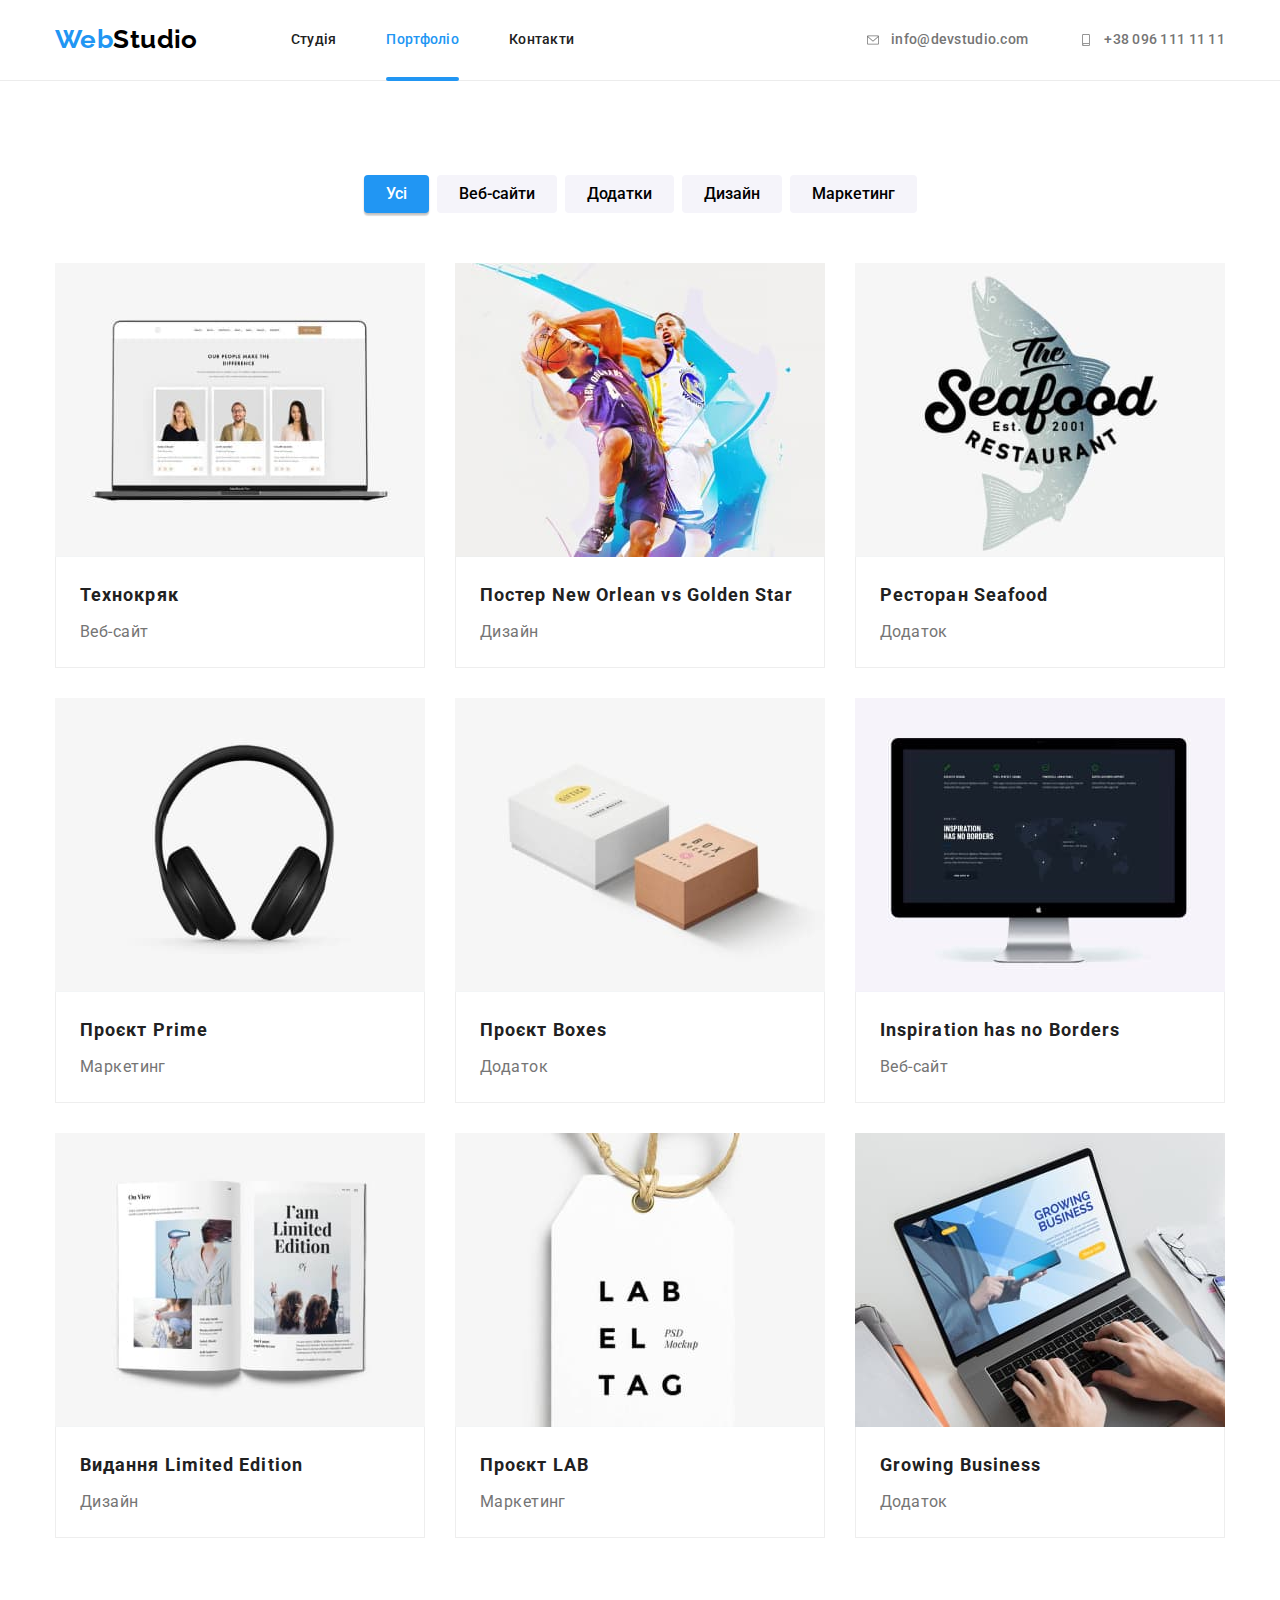
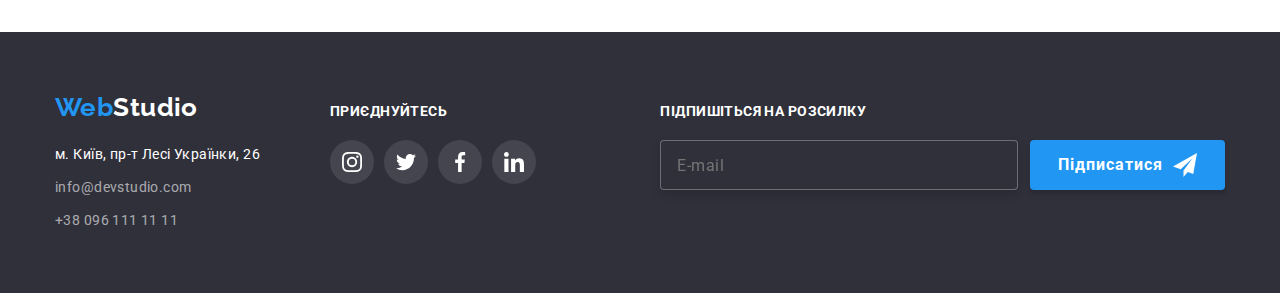
==== portfolio.html @ f4ea9aa5 "добавляє початкові файли" ====
<!DOCTYPE html>
<html lang="uk">

<head>
  <meta charset="UTF-8" />
  <meta http-equiv="X-UA-Compatible" content="IE=edge" />
  <meta name="viewport" content="width=device-width, initial-scale=1.0" />
  <title>Portfolio</title>
  <link rel="preconnect" href="https://fonts.googleapis.com" />
  <link rel="preconnect" href="https://fonts.gstatic.com" crossorigin />
  <link href="https://fonts.googleapis.com/css2?family=Raleway:wght@700&family=Roboto:wght@400;500;700;900&display=swap"
    rel="stylesheet" />
  <link rel="stylesheet"
    href="https://cdnjs.cloudflare.com/ajax/libs/modern-normalize/1.1.0/modern-normalize.min.css" />
  <link rel="stylesheet" href="./css/main.min.css">
</head>

<body>
  <header class="header">
    <div class="header__container container">
      <nav class="header__nav">
        <a class="logo header__logo" href="./index.html" lang="en">Web<span class="logo--color-black">Studio</span></a>
        <ul class="header__menu list">
          <li>
            <a class="header__link" href="./index.html">Студія</a>
          </li>
          <li><a class="header__link header__link--current" href="./portfolio.html">Портфоліо</a></li>
          <li><a class="header__link" href="#">Контакти</a></li>
        </ul>
      </nav>
      <ul class="header__contact-list list">
        <li>
          <a class="header__contact-link" href="mailto:info@devstudio.com">
            <svg class="header__contact-icon" width="16" height="12">
              <use href="./images/icons.svg#icon-envelope"></use>
            </svg>
            info@devstudio.com</a>
        </li>
        <li>
          <a class="header__contact-link" href="tel:+380961111111">
            <svg class="header__contact-icon" width="16" height="12">
              <use href="./images/icons.svg#icon-smartphone"></use>
            </svg>
            +38 096 111 11 11</a>
        </li>
      </ul>
    </div>
  </header>
  <main>
    <section class="section">
      <div class="container">
        <h1 class="visually-hidden">Портфоліо</h1>
        <ul class="filters list">
          <li><button class="filters__button filters__button--current" type="button">Усі</button></li>
          <li><button class="filters__button" type="button">Веб-сайти</button></li>
          <li><button class="filters__button" type="button">Додатки</button></li>
          <li><button class="filters__button" type="button">Дизайн</button></li>
          <li><button class="filters__button" type="button">Маркетинг</button></li>
        </ul>
        <ul class="card-set list">
          <li class="card-set__item">
            <a class="card-set__link" href="#" target="_blank" rel="noopener noreferrer nofollow">
              <div class="card-set__box">
                <img src="./images/project1.jpg" alt="Екран ноутбука" width="370" height="294" />
                <div class="card-set__overlay">
                  <p class="card-set__text">
                    Ресурс пропонує комплексні пропозиції з різним рівнем функціоналу та сервісів.
                    Все це дозволить відвідувачу отримати вичерпні відомості про компанію чи
                    приватну особу.
                  </p>
                </div>
              </div>
              <div class="card-set__container">
                <h2 class="card-set__title">Технокряк</h2>
                <p class="card-set__descr">Веб-сайт</p>
              </div>
            </a>
          </li>
          <li class="card-set__item">
            <a class="card-set__link" href="#" target="_blank" rel="noopener noreferrer nofollow">
              <div class="card-set__box">
                <img src="./images/project2.jpg" alt="В стрибку один баскетболіст забирає м'яч в іншого баскетболіста"
                  width="370" height="294" />
                <div class="card-set__overlay">
                  <p class="card-set__text">
                    Ресурс пропонує комплексні пропозиції з різним рівнем функціоналу та сервісів.
                    Все це дозволить відвідувачу отримати вичерпні відомості про компанію чи
                    приватну особу.
                  </p>
                </div>
              </div>
              <div class="card-set__container">
                <h2 class="card-set__title">
                  Постер <span lang="en">New Orlean vs Golden Star</span>
                </h2>
                <p class="card-set__descr">Дизайн</p>
              </div>
            </a>
          </li>
          <li class="card-set__item">
            <a class="card-set__link" href="#" target="_blank" rel="noopener noreferrer nofollow">
              <div class="card-set__box">
                <img src="./images/project3.jpg" alt="Логотип ресторану Seafood" width="370" height="294" />
                <div class="card-set__overlay">
                  <p class="card-set__text">
                    Ресурс пропонує комплексні пропозиції з різним рівнем функціоналу та сервісів.
                    Все це дозволить відвідувачу отримати вичерпні відомості про компанію чи
                    приватну особу.
                  </p>
                </div>
              </div>
              <div class="card-set__container">
                <h2 class="card-set__title">Ресторан <span lang="en">Seafood</span></h2>
                <p class="card-set__descr">Додаток</p>
              </div>
            </a>
          </li>
          <li class="card-set__item">
            <a class="card-set__link" href="#" target="_blank" rel="noopener noreferrer nofollow">
              <div class="card-set__box">
                <img src="./images/project4.jpg" alt="Чорні навушники" width="370" height="294" />
                <div class="card-set__overlay">
                  <p class="card-set__text">
                    Ресурс пропонує комплексні пропозиції з різним рівнем функціоналу та сервісів.
                    Все це дозволить відвідувачу отримати вичерпні відомості про компанію чи
                    приватну особу.
                  </p>
                </div>
              </div>
              <div class="card-set__container">
                <h2 class="card-set__title">
                  Проєкт <span class="card-set__span" lang="en">prime</span>
                </h2>
                <p class="card-set__descr">Маркетинг</p>
              </div>
            </a>
          </li>
          <li class="card-set__item">
            <a class="card-set__link" href="#" target="_blank" rel="noopener noreferrer nofollow">
              <div class="card-set__box">
                <img src="./images/project5.jpg" alt="Дві коробки: одна біла, інша коричнева" width="370"
                  height="294" />
                <div class="card-set__overlay">
                  <p class="card-set__text">
                    Ресурс пропонує комплексні пропозиції з різним рівнем функціоналу та сервісів.
                    Все це дозволить відвідувачу отримати вичерпні відомості про компанію чи
                    приватну особу.
                  </p>
                </div>
              </div>
              <div class="card-set__container">
                <h2 class="card-set__title">
                  Проєкт <span class="card-set__span" lang="en">boxes</span>
                </h2>
                <p class="card-set__descr">Додаток</p>
              </div>
            </a>
          </li>
          <li class="card-set__item">
            <a class="card-set__link" href="#" target="_blank" rel="noopener noreferrer nofollow">
              <div class="card-set__box">
                <img src="./images/project6.jpg" alt="Монітор комп'ютера Apple" width="370" height="294" />
                <div class="card-set__overlay">
                  <p class="card-set__text">
                    Ресурс пропонує комплексні пропозиції з різним рівнем функціоналу та сервісів.
                    Все це дозволить відвідувачу отримати вичерпні відомості про компанію чи
                    приватну особу.
                  </p>
                </div>
              </div>
              <div class="card-set__container">
                <h2 class="card-set__title" lang="en">
                  Inspiration has no <span class="card-set__span">borders</span>
                </h2>
                <p class="card-set__descr">Веб-сайт</p>
              </div>
            </a>
          </li>
          <li class="card-set__item">
            <a class="card-set__link" href="#" target="_blank" rel="noopener noreferrer nofollow">
              <div class="card-set__box">
                <img src="./images/project7.jpg" alt="Розгорнута книжка" width="370" height="294" />
                <div class="card-set__overlay">
                  <p class="card-set__text">
                    Ресурс пропонує комплексні пропозиції з різним рівнем функціоналу та сервісів.
                    Все це дозволить відвідувачу отримати вичерпні відомості про компанію чи
                    приватну особу.
                  </p>
                </div>
              </div>
              <div class="card-set__container">
                <h2 class="card-set__title">
                  Видання <span class="card-set__span" lang="en">limited edition</span>
                </h2>
                <p class="card-set__descr">Дизайн</p>
              </div>
            </a>
          </li>
          <li class="card-set__item">
            <a class="card-set__link" href="#" target="_blank" rel="noopener noreferrer nofollow">
              <div class="card-set__box">
                <img src="./images/project8.jpg" alt="Етикетка" width="370" height="294" />
                <div class="card-set__overlay">
                  <p class="card-set__text">
                    Ресурс пропонує комплексні пропозиції з різним рівнем функціоналу та сервісів.
                    Все це дозволить відвідувачу отримати вичерпні відомості про компанію чи
                    приватну особу.
                  </p>
                </div>
              </div>
              <div class="card-set__container">
                <h2 class="card-set__title">Проєкт <span lang="en">LAB</span></h2>
                <p class="card-set__descr">Маркетинг</p>
              </div>
            </a>
          </li>
          <li class="card-set__item">
            <a class="card-set__link" href="#" target="_blank" rel="noopener noreferrer nofollow">
              <div class="card-set__box">
                <img src="./images/project9.jpg" alt="Людина працює за ноутбуком" width="370" height="294" />
                <div class="card-set__overlay">
                  <p class="card-set__text">
                    Ресурс пропонує комплексні пропозиції з різним рівнем функціоналу та сервісів.
                    Все це дозволить відвідувачу отримати вичерпні відомості про компанію чи
                    приватну особу.
                  </p>
                </div>
              </div>
              <div class="card-set__container">
                <h2 class="card-set__title" lang="en">
                  Growing <span class="card-set__span">business</span>
                </h2>
                <p class="card-set__descr">Додаток</p>
              </div>
            </a>
          </li>
        </ul>
      </div>
    </section>
  </main>
  <footer class="footer">
    <div class="footer__container container">
      <div>
        <a class="logo footer__logo" href="./index.html" lang="en">Web<span class="logo--color-white">Studio</span></a>
        <address class="footer__address">
          <ul class="footer__address-list list">
            <li>
              <a class="footer__address-link" href="https://goo.gl/maps/CPtrU1FHBa2aNyZL9" target="_blank"
                rel="noopener noreferrer nofollow">м. Київ, пр-т Лесі Українки, 26</a>
            </li>
            <li>
              <a class="footer__contact-link" href="mailto:info@devstudio.com">info@devstudio.com</a>
            </li>
            <li>
              <a class="footer__contact-link" href="tel:+380961111111">+38 096 111 11 11</a>
            </li>
          </ul>
        </address>
      </div>
      <div>
        <p class="footer__subtitle">Приєднуйтесь</p>
        <ul class="socials-list list">
          <li class="socials-list__item">
            <a class="socials-list__link footer__socials-link" href="#">
              <svg class="socials-list__icon" width="20" height="20">
                <use href="./images/icons.svg#icon-instagram"></use>
              </svg>
            </a>
          </li>
          <li class="socials-list__item">
            <a class="socials-list__link footer__socials-link" href="#">
              <svg class="socials-list__icon" width="20" height="20">
                <use href="./images/icons.svg#icon-twitter"></use>
              </svg>
            </a>
          </li>
          <li class="socials-list__item">
            <a class="socials-list__link footer__socials-link" href="#">
              <svg class="socials-list__icon" width="20" height="20">
                <use href="./images/icons.svg#icon-facebook"></use>
              </svg>
            </a>
          </li>
          <li class="socials-list__item">
            <a class="socials-list__link footer__socials-link" href="#">
              <svg class="socials-list__icon" width="20" height="20">
                <use href="./images/icons.svg#icon-linkedin"></use>
              </svg>
            </a>
          </li>
        </ul>
      </div>
      <div class="footer__form-signup">
        <p class="footer__subtitle">Підпишіться на розсилку</p>
        <form class="footer__form-field">
          <label>
            <input class="footer__form-input" type="email" name="user-email" placeholder="E-mail" />
          </label>
          <button class="primary-button footer__form-button" type="submit">
            Підписатися
            <svg class="footer__form-icon" width="24" height="24">
              <use href="./images/icons.svg#icon-send"></use>
            </svg>
          </button>
        </form>
      </div>
    </div>
  </footer>
</body>

</html>
---- css/main.min.css ----
:root{--text-color-primary: #212121;--text-color-secondary: #757575;--color-brand: #2196F3;--color-black: #000;--color-white: #FFF;--color-white-secondary: rgba(255, 255, 255, 0.6);--color-icon: #AFB1B8;--bgc-primary: #2F303A;--bgc-secondary: #F5F4FA;--bgc-inverted: #188CE8;--bgc-white-icon: rgba(255, 255, 255, 0.1);--bgc-wrap: rgba(47, 48, 58, 0.8);--bgc-brand: rgba(33, 150, 243, 0.9);--bgc-backdrop: rgba(0, 0, 0, 0.2);--color-modal-icon: rgba(0, 0, 0, 0.1);--color-border: #ECECEC;--color-border-secondary: #EEEEEE}body{color:var(--text-color-primary);background-color:var(--color-white);font-family:"Roboto",sans-serif;font-size:14px;line-height:1.14;letter-spacing:.03em}h1,h2,h3,h4,h5,h6,p,ul{padding:0;margin:0}.list{list-style:none}.section{padding:94px 0}.container{width:1200px;margin:0 auto;padding:0 15px}img{display:block;max-width:100%;height:auto}.title{text-align:center;margin-bottom:50px;font-size:36px;line-height:1.17}.visually-hidden{position:absolute;white-space:nowrap;width:1px;height:1px;overflow:hidden;border:0;padding:0;clip:rect(0 0 0 0);-webkit-clip-path:inset(50%);clip-path:inset(50%);margin:-1px}.backdrop{position:fixed;top:0;left:0;z-index:1;width:100%;height:100%;background-color:var(--bgc-backdrop);opacity:1;visibility:visible;-webkit-transition:opacity 250ms cubic-bezier(0.4, 0, 0.2, 1),visibility 250ms cubic-bezier(0.4, 0, 0.2, 1);transition:opacity 250ms cubic-bezier(0.4, 0, 0.2, 1),visibility 250ms cubic-bezier(0.4, 0, 0.2, 1)}.backdrop.is-hidden{opacity:0;visibility:hidden;pointer-events:none}.backdrop.is-hidden .modal{-webkit-transform:translate(-50%, -50%) scale(0.7);transform:translate(-50%, -50%) scale(0.7)}.card-set{display:-webkit-box;display:-ms-flexbox;display:flex;-ms-flex-wrap:wrap;flex-wrap:wrap;gap:30px}.card-set__item{-ms-flex-preferred-size:calc((100% - 60px)/3);flex-basis:calc((100% - 60px)/3)}.card-set__link{display:block;text-decoration:none;-webkit-transition:-webkit-box-shadow 250ms cubic-bezier(0.4, 0, 0.2, 1);transition:-webkit-box-shadow 250ms cubic-bezier(0.4, 0, 0.2, 1);transition:box-shadow 250ms cubic-bezier(0.4, 0, 0.2, 1);transition:box-shadow 250ms cubic-bezier(0.4, 0, 0.2, 1), -webkit-box-shadow 250ms cubic-bezier(0.4, 0, 0.2, 1)}.card-set__link:hover,.card-set__link:focus{-webkit-box-shadow:0px 1px 1px rgba(0,0,0,.12),0px 4px 4px rgba(0,0,0,.06),1px 4px 6px rgba(0,0,0,.16);box-shadow:0px 1px 1px rgba(0,0,0,.12),0px 4px 4px rgba(0,0,0,.06),1px 4px 6px rgba(0,0,0,.16)}.card-set__box{position:relative;overflow:hidden}.card-set__overlay{position:absolute;top:0;left:0;width:100%;height:100%;padding:63px 24px;background-color:var(--bgc-brand);-webkit-transform:translateY(100%);transform:translateY(100%);-webkit-transition:-webkit-transform 250ms cubic-bezier(0.4, 0, 0.2, 1);transition:-webkit-transform 250ms cubic-bezier(0.4, 0, 0.2, 1);transition:transform 250ms cubic-bezier(0.4, 0, 0.2, 1);transition:transform 250ms cubic-bezier(0.4, 0, 0.2, 1), -webkit-transform 250ms cubic-bezier(0.4, 0, 0.2, 1)}.card-set__link:hover .card-set__overlay,.card-set__link:focus .card-set__overlay{-webkit-transform:translateY(0);transform:translateY(0)}.card-set__text{font-size:18px;line-height:1.55;color:var(--color-white)}.card-set__container{padding:20px 24px;border:1px solid var(--color-border-secondary);border-top:none;background-color:var(--color-white)}.card-set__title{margin-bottom:4px;color:var(--text-color-primary);font-size:18px;line-height:2;letter-spacing:.06em}.card-set__span{text-transform:capitalize}.card-set__descr{color:var(--text-color-secondary);font-size:16px;line-height:1.88}.filters{display:-webkit-box;display:-ms-flexbox;display:flex;-webkit-box-pack:center;-ms-flex-pack:center;justify-content:center;margin-bottom:50px;gap:8px}.filters__button{padding:6px 22px;font-family:inherit;font-size:16px;font-weight:500;line-height:1.63;background-color:var(--bgc-secondary);border-radius:4px;border:none;cursor:pointer;-webkit-transition:color 250ms cubic-bezier(0.4, 0, 0.2, 1),background-color 250ms cubic-bezier(0.4, 0, 0.2, 1),-webkit-box-shadow 250ms cubic-bezier(0.4, 0, 0.2, 1);transition:color 250ms cubic-bezier(0.4, 0, 0.2, 1),background-color 250ms cubic-bezier(0.4, 0, 0.2, 1),-webkit-box-shadow 250ms cubic-bezier(0.4, 0, 0.2, 1);transition:color 250ms cubic-bezier(0.4, 0, 0.2, 1),background-color 250ms cubic-bezier(0.4, 0, 0.2, 1),box-shadow 250ms cubic-bezier(0.4, 0, 0.2, 1);transition:color 250ms cubic-bezier(0.4, 0, 0.2, 1),background-color 250ms cubic-bezier(0.4, 0, 0.2, 1),box-shadow 250ms cubic-bezier(0.4, 0, 0.2, 1),-webkit-box-shadow 250ms cubic-bezier(0.4, 0, 0.2, 1)}.filters__button:hover,.filters__button:focus,.filters__button--current{color:var(--color-white);background-color:var(--color-brand);-webkit-box-shadow:0px 3px 1px rgba(0,0,0,.1),0px 1px 2px rgba(0,0,0,.08),0px 2px 2px rgba(0,0,0,.12);box-shadow:0px 3px 1px rgba(0,0,0,.1),0px 1px 2px rgba(0,0,0,.08),0px 2px 2px rgba(0,0,0,.12)}.logo{color:var(--color-brand);font-family:"Raleway",sans-serif;font-size:26px;font-weight:700;line-height:1.19;text-decoration:none}.logo--color-black{color:var(--color-black)}.logo--color-white{color:var(--color-white)}.modal{position:absolute;top:50%;left:50%;width:528px;max-height:581px;height:100%;padding:40px;background-color:var(--color-white);-webkit-box-shadow:0px 1px 3px rgba(0,0,0,.12),0px 1px 1px rgba(0,0,0,.14),0px 2px 1px rgba(0,0,0,.2);box-shadow:0px 1px 3px rgba(0,0,0,.12),0px 1px 1px rgba(0,0,0,.14),0px 2px 1px rgba(0,0,0,.2);border-radius:4px;-webkit-transform:translate(-50%, -50%) scale(1);transform:translate(-50%, -50%) scale(1);-webkit-transition:-webkit-transform 250ms cubic-bezier(0.4, 0, 0.2, 1);transition:-webkit-transform 250ms cubic-bezier(0.4, 0, 0.2, 1);transition:transform 250ms cubic-bezier(0.4, 0, 0.2, 1);transition:transform 250ms cubic-bezier(0.4, 0, 0.2, 1), -webkit-transform 250ms cubic-bezier(0.4, 0, 0.2, 1)}.modal__close-button{position:absolute;top:8px;right:8px;display:-webkit-box;display:-ms-flexbox;display:flex;-webkit-box-pack:center;-ms-flex-pack:center;justify-content:center;-webkit-box-align:center;-ms-flex-align:center;align-items:center;padding:6px;background-color:var(--color-white);border:1px solid var(--color-modal-icon);border-radius:50%;cursor:pointer;-webkit-transition:fill 250ms cubic-bezier(0.4, 0, 0.2, 1);transition:fill 250ms cubic-bezier(0.4, 0, 0.2, 1)}.modal__close-button:hover,.modal__close-button:focus{fill:var(--color-brand)}.modal__title{font-size:20px;line-height:1.15;text-align:center;margin-bottom:12px}.modal__form-label{display:block;margin-bottom:4px;font-size:12px;line-height:1.17;letter-spacing:.01em;color:var(--text-color-secondary)}.modal__form-control{position:relative;margin-bottom:10px}.modal__form-input{width:100%;padding:11px 12px 11px 30px;border:1px solid rgba(33,33,33,.2);border-radius:4px;outline:none;-webkit-transition:border-color 250ms cubic-bezier(0.4, 0, 0.2, 1);transition:border-color 250ms cubic-bezier(0.4, 0, 0.2, 1)}.modal__form-input:focus{border-color:var(--color-brand)}.modal__form-icon{position:absolute;top:50%;left:12px;-webkit-transform:translateY(-50%);transform:translateY(-50%);fill:currentColor;pointer-events:none;-webkit-transition:fill 250ms cubic-bezier(0.4, 0, 0.2, 1);transition:fill 250ms cubic-bezier(0.4, 0, 0.2, 1)}.modal__form-control:focus-within .modal__form-icon{fill:var(--color-brand)}.modal__form-textarea{padding:12px 16px;width:100%;height:120px;margin-bottom:20px;font-size:12px;line-height:1.17;letter-spacing:.01em;color:rgba(117,117,117,.5);border:1px solid rgba(33,33,33,.2);border-radius:4px;resize:none;outline:none;-webkit-transition:border-color 250ms cubic-bezier(0.4, 0, 0.2, 1);transition:border-color 250ms cubic-bezier(0.4, 0, 0.2, 1)}.modal__form-textarea:focus{border-color:var(--color-brand)}.modal__checkbox-field{position:relative;display:-webkit-box;display:-ms-flexbox;display:flex;-webkit-box-pack:center;-ms-flex-pack:center;justify-content:center;-webkit-box-align:center;-ms-flex-align:center;align-items:center;margin-bottom:30px;padding:0 12px}.modal__checkbox-icon{position:absolute;top:50%;left:12px;-webkit-transform:translateY(-50%);transform:translateY(-50%);border:2px solid var(--text-color-primary);border-radius:2px;-webkit-transition:background-color 250ms cubic-bezier(0.4, 0, 0.2, 1),border-color 250ms cubic-bezier(0.4, 0, 0.2, 1);transition:background-color 250ms cubic-bezier(0.4, 0, 0.2, 1),border-color 250ms cubic-bezier(0.4, 0, 0.2, 1)}.modal__checkbox-input:checked+.modal__checkbox-icon{background-color:var(--color-brand);border-color:var(--color-brand)}.modal__checkbox-label{display:block;line-height:1.71;color:var(--text-color-secondary);-webkit-user-select:none;-moz-user-select:none;-ms-user-select:none;user-select:none}.modal__checkbox-link{color:var(--color-brand)}.modal__form-button{display:block;padding:10px 52px;margin:0 auto}.modal__form-button:hover,.modal__form-button:focus{background-color:var(--bgc-inverted)}.primary-button{font-size:16px;font-weight:700;line-height:1.88;letter-spacing:.06em;color:var(--color-white);background-color:var(--color-brand);border-radius:4px;border:none;-webkit-box-shadow:0px 4px 4px rgba(0,0,0,.15);box-shadow:0px 4px 4px rgba(0,0,0,.15);cursor:pointer;-webkit-transition:background-color 250ms cubic-bezier(0.4, 0, 0.2, 1);transition:background-color 250ms cubic-bezier(0.4, 0, 0.2, 1)}.socials-list{display:-webkit-box;display:-ms-flexbox;display:flex;gap:10px}.socials-list__item{width:44px;height:44px}.socials-list__link{display:-webkit-box;display:-ms-flexbox;display:flex;-webkit-box-pack:center;-ms-flex-pack:center;justify-content:center;-webkit-box-align:center;-ms-flex-align:center;align-items:center;width:100%;height:100%;text-decoration:none;border-radius:50%}.socials-list__icon{fill:currentColor}.benefits-list{display:-webkit-box;display:-ms-flexbox;display:flex;gap:30px}.benefits-list__item{width:270px}.benefits-list__box{width:100%;height:120px;display:-webkit-box;display:-ms-flexbox;display:flex;-webkit-box-pack:center;-ms-flex-pack:center;justify-content:center;-webkit-box-align:center;-ms-flex-align:center;align-items:center;margin-bottom:30px;background-color:var(--bgc-secondary);border-radius:4px}.benefits-list__title{margin-bottom:10px;text-transform:uppercase;font-size:14px}.benefits-list__descr{color:var(--text-color-secondary);line-height:1.71}.clients-list{display:-webkit-box;display:-ms-flexbox;display:flex;gap:30px}.clients-list__item{width:170px;height:92px}.clients-list__link{display:-webkit-box;display:-ms-flexbox;display:flex;-webkit-box-pack:center;-ms-flex-pack:center;justify-content:center;-webkit-box-align:center;-ms-flex-align:center;align-items:center;width:100%;height:100%;color:var(--color-icon);text-decoration:none;border:1px solid var(--color-icon);border-radius:4px;-webkit-transition:color 250ms cubic-bezier(0.4, 0, 0.2, 1),border-color 250ms cubic-bezier(0.4, 0, 0.2, 1);transition:color 250ms cubic-bezier(0.4, 0, 0.2, 1),border-color 250ms cubic-bezier(0.4, 0, 0.2, 1)}.clients-list__link:hover,.clients-list__link:focus{color:var(--color-brand);border:1px solid var(--color-brand)}.clients-list__icon{fill:currentColor}.footer{padding:60px 0;background-color:var(--bgc-primary)}.footer__container{display:-webkit-box;display:-ms-flexbox;display:flex;-webkit-box-align:baseline;-ms-flex-align:baseline;align-items:baseline;gap:70px}.footer__logo{display:block;margin-bottom:20px}.footer__address{font-style:normal;line-height:1.71}.footer__address-list{display:-webkit-box;display:-ms-flexbox;display:flex;-webkit-box-orient:vertical;-webkit-box-direction:normal;-ms-flex-direction:column;flex-direction:column;gap:9px}.footer__address-link{color:var(--color-white);text-decoration:none;-webkit-transition:color 250ms cubic-bezier(0.4, 0, 0.2, 1);transition:color 250ms cubic-bezier(0.4, 0, 0.2, 1)}.footer__address-link:hover,.footer__address-link:focus{color:var(--color-brand)}.footer__contact-link{color:var(--color-white-secondary);text-decoration:none;-webkit-transition:color 250ms cubic-bezier(0.4, 0, 0.2, 1);transition:color 250ms cubic-bezier(0.4, 0, 0.2, 1)}.footer__contact-link:hover,.footer__contact-link:focus{color:var(--color-brand)}.footer__subtitle{margin-bottom:20px;font-weight:700;text-transform:uppercase;color:var(--color-white)}.footer__socials-link{color:var(--color-white);background-color:var(--bgc-white-icon);-webkit-transition:background-color 250ms cubic-bezier(0.4, 0, 0.2, 1);transition:background-color 250ms cubic-bezier(0.4, 0, 0.2, 1)}.footer__socials-link:hover,.footer__socials-link:focus{background-color:var(--color-brand)}.footer__form-signup{margin-left:auto}.footer__form-field{display:-webkit-box;display:-ms-flexbox;display:flex;-webkit-box-align:center;-ms-flex-align:center;align-items:center;gap:12px}.footer__form-input{width:358px;height:50px;padding-left:16px;font-size:16px;line-height:1.25;letter-spacing:.03em;color:var(--color-white-secondary);background-color:var(--bgc-primary);-webkit-filter:drop-shadow(0px 4px 4px rgba(0, 0, 0, 0.15));filter:drop-shadow(0px 4px 4px rgba(0, 0, 0, 0.15));border:1px solid rgba(255,255,255,.3);border-radius:4px;outline:none;-webkit-transition:border-color 250ms cubic-bezier(0.4, 0, 0.2, 1);transition:border-color 250ms cubic-bezier(0.4, 0, 0.2, 1)}.footer__form-input:focus{border-color:var(--color-brand)}.footer__form-button{display:-webkit-box;display:-ms-flexbox;display:flex;-webkit-box-align:center;-ms-flex-align:center;align-items:center;padding:10px 28px;gap:10px}.footer__form-button:hover,.footer__form-button:focus{background-color:var(--bgc-inverted)}.footer__form-icon{fill:currentColor}.header{border-bottom:1px solid var(--color-border)}.header__container,.header__nav{display:-webkit-box;display:-ms-flexbox;display:flex;-webkit-box-align:center;-ms-flex-align:center;align-items:center}.header__logo{margin-right:93px;padding-top:24px;padding-bottom:25px}.header__menu{display:-webkit-box;display:-ms-flexbox;display:flex;gap:50px}.header__link{position:relative;display:block;padding:32px 0;color:var(--text-color-primary);font-weight:500;letter-spacing:.02em;text-decoration:none;-webkit-transition:color 250ms cubic-bezier(0.4, 0, 0.2, 1);transition:color 250ms cubic-bezier(0.4, 0, 0.2, 1)}.header__link:hover,.header__link:focus,.header__link--current{color:var(--color-brand)}.header__link--current::after{position:absolute;bottom:-1px;left:0;content:"";width:100%;height:4px;border-radius:2px;background-color:var(--color-brand)}.header__contact-list{display:-webkit-box;display:-ms-flexbox;display:flex;margin-left:auto;gap:50px}.header__contact-link{display:-webkit-box;display:-ms-flexbox;display:flex;padding:32px 0;-webkit-box-align:center;-ms-flex-align:center;align-items:center;gap:10px;color:var(--text-color-secondary);font-weight:500;letter-spacing:.02em;text-decoration:none;-webkit-transition:color 250ms cubic-bezier(0.4, 0, 0.2, 1);transition:color 250ms cubic-bezier(0.4, 0, 0.2, 1)}.header__contact-link:hover,.header__contact-link:focus{color:var(--color-brand)}.header__contact-icon{fill:currentColor}.hero{max-width:1600px;margin:0 auto;padding:200px 0;background-color:var(--bgc-primary);background-image:-webkit-gradient(linear, left top, left bottom, from(rgba(47, 48, 58, 0.4)), to(rgba(47, 48, 58, 0.4))),url(../images/hero-img.jpg);background-image:linear-gradient(rgba(47, 48, 58, 0.4), rgba(47, 48, 58, 0.4)),url(../images/hero-img.jpg)}.hero__title{max-width:696px;text-align:center;margin:0 auto 30px;color:var(--color-white);font-size:44px;font-weight:900;line-height:1.36;letter-spacing:.06em;text-transform:uppercase}.hero__button{display:block;padding:10px 32px;margin:0 auto}.hero__button:hover,.hero__button:focus{background-color:var(--bgc-inverted)}.skills{padding-top:0}.skills__list{display:-webkit-box;display:-ms-flexbox;display:flex;gap:30px}.skills__item{position:relative}.skills__box{position:absolute;bottom:0;left:0;width:100%;background-color:var(--bgc-wrap)}.skills__text{padding:27px 0;font-weight:700;color:var(--color-white);text-align:center;text-transform:uppercase}.team{background-color:var(--bgc-secondary)}.team__list{display:-webkit-box;display:-ms-flexbox;display:flex;gap:30px}.team__item{-webkit-box-shadow:0px 1px 3px rgba(0,0,0,.12),0px 1px 1px rgba(0,0,0,.14),0px 2px 1px rgba(0,0,0,.2);box-shadow:0px 1px 3px rgba(0,0,0,.12),0px 1px 1px rgba(0,0,0,.14),0px 2px 1px rgba(0,0,0,.2);border-radius:0px 0px 4px 4px;background-color:var(--color-white)}.team__box{padding:30px 0;text-align:center}.team__member-title{margin-bottom:10px;font-size:16px;font-weight:500;line-height:1.19}.team__member-text{margin-bottom:16px;color:var(--text-color-secondary);font-size:16px;line-height:1.19}.team__socials-list{-webkit-box-pack:center;-ms-flex-pack:center;justify-content:center;list-style:none}.team__socials-link{color:var(--color-icon);-webkit-transition:color 250ms cubic-bezier(0.4, 0, 0.2, 1),background-color 250ms cubic-bezier(0.4, 0, 0.2, 1);transition:color 250ms cubic-bezier(0.4, 0, 0.2, 1),background-color 250ms cubic-bezier(0.4, 0, 0.2, 1)}.team__socials-link:hover,.team__socials-link:focus{color:var(--color-white);background-color:var(--color-brand)}/*# sourceMappingURL=main.min.css.map */
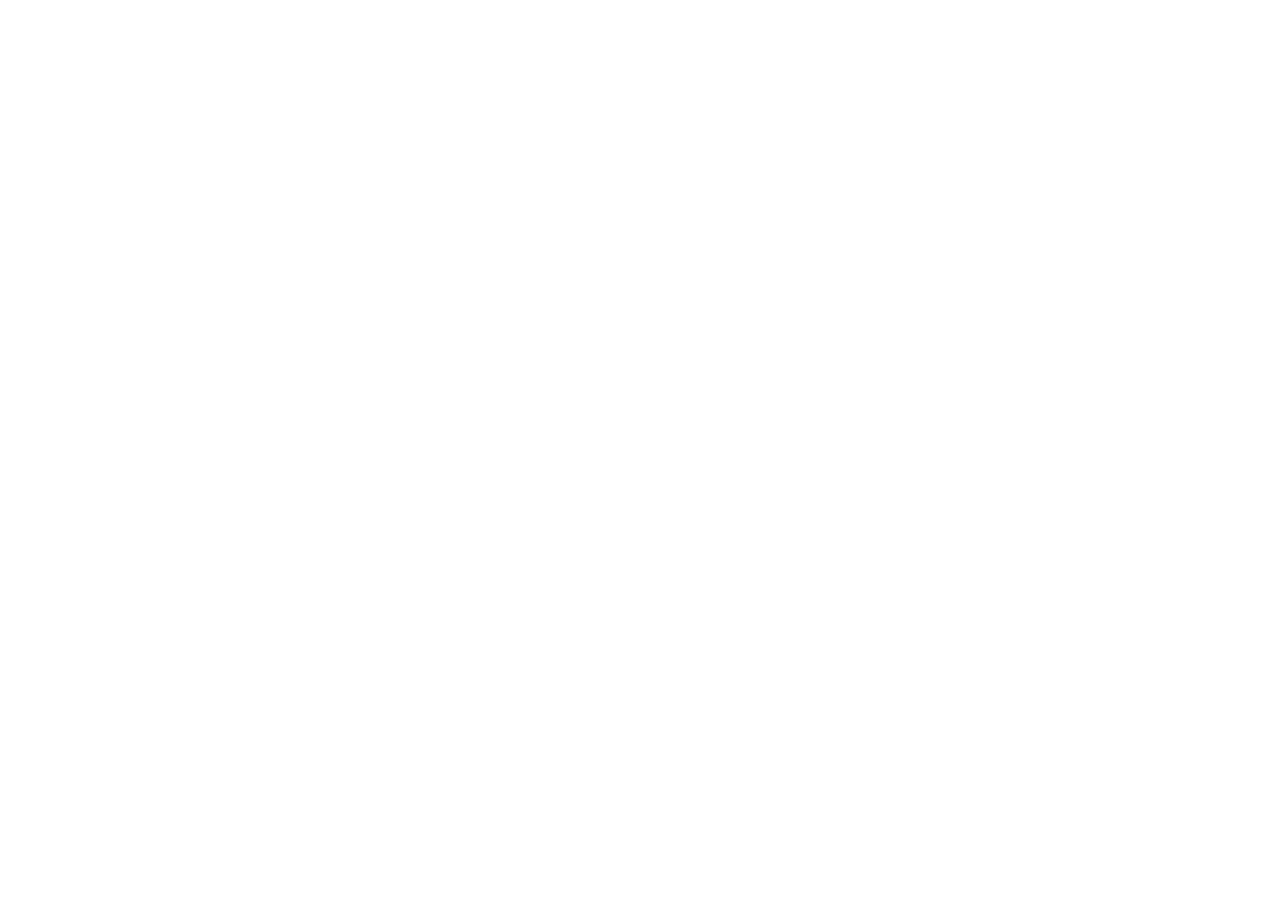
==== commit 38dc5aca: "добавляє mobile/tablet/desktop - header, hero-section, benefits" ====
--- a/portfolio.html
+++ b/portfolio.html
@@ -16,7 +16,7 @@
 </head>
 
 <body>
-  <header class="header">
+  <!-- <header class="header">
     <div class="header__container container">
       <nav class="header__nav">
         <a class="logo header__logo" href="./index.html" lang="en">Web<span class="logo--color-black">Studio</span></a>
@@ -305,7 +305,7 @@
         </form>
       </div>
     </div>
-  </footer>
+  </footer> -->
 </body>
 
 </html>--- a/css/main.min.css
+++ b/css/main.min.css
@@ -1 +1 @@
-:root{--text-color-primary: #212121;--text-color-secondary: #757575;--color-brand: #2196F3;--color-black: #000;--color-white: #FFF;--color-white-secondary: rgba(255, 255, 255, 0.6);--color-icon: #AFB1B8;--bgc-primary: #2F303A;--bgc-secondary: #F5F4FA;--bgc-inverted: #188CE8;--bgc-white-icon: rgba(255, 255, 255, 0.1);--bgc-wrap: rgba(47, 48, 58, 0.8);--bgc-brand: rgba(33, 150, 243, 0.9);--bgc-backdrop: rgba(0, 0, 0, 0.2);--color-modal-icon: rgba(0, 0, 0, 0.1);--color-border: #ECECEC;--color-border-secondary: #EEEEEE}body{color:var(--text-color-primary);background-color:var(--color-white);font-family:"Roboto",sans-serif;font-size:14px;line-height:1.14;letter-spacing:.03em}h1,h2,h3,h4,h5,h6,p,ul{padding:0;margin:0}.list{list-style:none}.section{padding:94px 0}.container{width:1200px;margin:0 auto;padding:0 15px}img{display:block;max-width:100%;height:auto}.title{text-align:center;margin-bottom:50px;font-size:36px;line-height:1.17}.visually-hidden{position:absolute;white-space:nowrap;width:1px;height:1px;overflow:hidden;border:0;padding:0;clip:rect(0 0 0 0);-webkit-clip-path:inset(50%);clip-path:inset(50%);margin:-1px}.backdrop{position:fixed;top:0;left:0;z-index:1;width:100%;height:100%;background-color:var(--bgc-backdrop);opacity:1;visibility:visible;-webkit-transition:opacity 250ms cubic-bezier(0.4, 0, 0.2, 1),visibility 250ms cubic-bezier(0.4, 0, 0.2, 1);transition:opacity 250ms cubic-bezier(0.4, 0, 0.2, 1),visibility 250ms cubic-bezier(0.4, 0, 0.2, 1)}.backdrop.is-hidden{opacity:0;visibility:hidden;pointer-events:none}.backdrop.is-hidden .modal{-webkit-transform:translate(-50%, -50%) scale(0.7);transform:translate(-50%, -50%) scale(0.7)}.card-set{display:-webkit-box;display:-ms-flexbox;display:flex;-ms-flex-wrap:wrap;flex-wrap:wrap;gap:30px}.card-set__item{-ms-flex-preferred-size:calc((100% - 60px)/3);flex-basis:calc((100% - 60px)/3)}.card-set__link{display:block;text-decoration:none;-webkit-transition:-webkit-box-shadow 250ms cubic-bezier(0.4, 0, 0.2, 1);transition:-webkit-box-shadow 250ms cubic-bezier(0.4, 0, 0.2, 1);transition:box-shadow 250ms cubic-bezier(0.4, 0, 0.2, 1);transition:box-shadow 250ms cubic-bezier(0.4, 0, 0.2, 1), -webkit-box-shadow 250ms cubic-bezier(0.4, 0, 0.2, 1)}.card-set__link:hover,.card-set__link:focus{-webkit-box-shadow:0px 1px 1px rgba(0,0,0,.12),0px 4px 4px rgba(0,0,0,.06),1px 4px 6px rgba(0,0,0,.16);box-shadow:0px 1px 1px rgba(0,0,0,.12),0px 4px 4px rgba(0,0,0,.06),1px 4px 6px rgba(0,0,0,.16)}.card-set__box{position:relative;overflow:hidden}.card-set__overlay{position:absolute;top:0;left:0;width:100%;height:100%;padding:63px 24px;background-color:var(--bgc-brand);-webkit-transform:translateY(100%);transform:translateY(100%);-webkit-transition:-webkit-transform 250ms cubic-bezier(0.4, 0, 0.2, 1);transition:-webkit-transform 250ms cubic-bezier(0.4, 0, 0.2, 1);transition:transform 250ms cubic-bezier(0.4, 0, 0.2, 1);transition:transform 250ms cubic-bezier(0.4, 0, 0.2, 1), -webkit-transform 250ms cubic-bezier(0.4, 0, 0.2, 1)}.card-set__link:hover .card-set__overlay,.card-set__link:focus .card-set__overlay{-webkit-transform:translateY(0);transform:translateY(0)}.card-set__text{font-size:18px;line-height:1.55;color:var(--color-white)}.card-set__container{padding:20px 24px;border:1px solid var(--color-border-secondary);border-top:none;background-color:var(--color-white)}.card-set__title{margin-bottom:4px;color:var(--text-color-primary);font-size:18px;line-height:2;letter-spacing:.06em}.card-set__span{text-transform:capitalize}.card-set__descr{color:var(--text-color-secondary);font-size:16px;line-height:1.88}.filters{display:-webkit-box;display:-ms-flexbox;display:flex;-webkit-box-pack:center;-ms-flex-pack:center;justify-content:center;margin-bottom:50px;gap:8px}.filters__button{padding:6px 22px;font-family:inherit;font-size:16px;font-weight:500;line-height:1.63;background-color:var(--bgc-secondary);border-radius:4px;border:none;cursor:pointer;-webkit-transition:color 250ms cubic-bezier(0.4, 0, 0.2, 1),background-color 250ms cubic-bezier(0.4, 0, 0.2, 1),-webkit-box-shadow 250ms cubic-bezier(0.4, 0, 0.2, 1);transition:color 250ms cubic-bezier(0.4, 0, 0.2, 1),background-color 250ms cubic-bezier(0.4, 0, 0.2, 1),-webkit-box-shadow 250ms cubic-bezier(0.4, 0, 0.2, 1);transition:color 250ms cubic-bezier(0.4, 0, 0.2, 1),background-color 250ms cubic-bezier(0.4, 0, 0.2, 1),box-shadow 250ms cubic-bezier(0.4, 0, 0.2, 1);transition:color 250ms cubic-bezier(0.4, 0, 0.2, 1),background-color 250ms cubic-bezier(0.4, 0, 0.2, 1),box-shadow 250ms cubic-bezier(0.4, 0, 0.2, 1),-webkit-box-shadow 250ms cubic-bezier(0.4, 0, 0.2, 1)}.filters__button:hover,.filters__button:focus,.filters__button--current{color:var(--color-white);background-color:var(--color-brand);-webkit-box-shadow:0px 3px 1px rgba(0,0,0,.1),0px 1px 2px rgba(0,0,0,.08),0px 2px 2px rgba(0,0,0,.12);box-shadow:0px 3px 1px rgba(0,0,0,.1),0px 1px 2px rgba(0,0,0,.08),0px 2px 2px rgba(0,0,0,.12)}.logo{color:var(--color-brand);font-family:"Raleway",sans-serif;font-size:26px;font-weight:700;line-height:1.19;text-decoration:none}.logo--color-black{color:var(--color-black)}.logo--color-white{color:var(--color-white)}.modal{position:absolute;top:50%;left:50%;width:528px;max-height:581px;height:100%;padding:40px;background-color:var(--color-white);-webkit-box-shadow:0px 1px 3px rgba(0,0,0,.12),0px 1px 1px rgba(0,0,0,.14),0px 2px 1px rgba(0,0,0,.2);box-shadow:0px 1px 3px rgba(0,0,0,.12),0px 1px 1px rgba(0,0,0,.14),0px 2px 1px rgba(0,0,0,.2);border-radius:4px;-webkit-transform:translate(-50%, -50%) scale(1);transform:translate(-50%, -50%) scale(1);-webkit-transition:-webkit-transform 250ms cubic-bezier(0.4, 0, 0.2, 1);transition:-webkit-transform 250ms cubic-bezier(0.4, 0, 0.2, 1);transition:transform 250ms cubic-bezier(0.4, 0, 0.2, 1);transition:transform 250ms cubic-bezier(0.4, 0, 0.2, 1), -webkit-transform 250ms cubic-bezier(0.4, 0, 0.2, 1)}.modal__close-button{position:absolute;top:8px;right:8px;display:-webkit-box;display:-ms-flexbox;display:flex;-webkit-box-pack:center;-ms-flex-pack:center;justify-content:center;-webkit-box-align:center;-ms-flex-align:center;align-items:center;padding:6px;background-color:var(--color-white);border:1px solid var(--color-modal-icon);border-radius:50%;cursor:pointer;-webkit-transition:fill 250ms cubic-bezier(0.4, 0, 0.2, 1);transition:fill 250ms cubic-bezier(0.4, 0, 0.2, 1)}.modal__close-button:hover,.modal__close-button:focus{fill:var(--color-brand)}.modal__title{font-size:20px;line-height:1.15;text-align:center;margin-bottom:12px}.modal__form-label{display:block;margin-bottom:4px;font-size:12px;line-height:1.17;letter-spacing:.01em;color:var(--text-color-secondary)}.modal__form-control{position:relative;margin-bottom:10px}.modal__form-input{width:100%;padding:11px 12px 11px 30px;border:1px solid rgba(33,33,33,.2);border-radius:4px;outline:none;-webkit-transition:border-color 250ms cubic-bezier(0.4, 0, 0.2, 1);transition:border-color 250ms cubic-bezier(0.4, 0, 0.2, 1)}.modal__form-input:focus{border-color:var(--color-brand)}.modal__form-icon{position:absolute;top:50%;left:12px;-webkit-transform:translateY(-50%);transform:translateY(-50%);fill:currentColor;pointer-events:none;-webkit-transition:fill 250ms cubic-bezier(0.4, 0, 0.2, 1);transition:fill 250ms cubic-bezier(0.4, 0, 0.2, 1)}.modal__form-control:focus-within .modal__form-icon{fill:var(--color-brand)}.modal__form-textarea{padding:12px 16px;width:100%;height:120px;margin-bottom:20px;font-size:12px;line-height:1.17;letter-spacing:.01em;color:rgba(117,117,117,.5);border:1px solid rgba(33,33,33,.2);border-radius:4px;resize:none;outline:none;-webkit-transition:border-color 250ms cubic-bezier(0.4, 0, 0.2, 1);transition:border-color 250ms cubic-bezier(0.4, 0, 0.2, 1)}.modal__form-textarea:focus{border-color:var(--color-brand)}.modal__checkbox-field{position:relative;display:-webkit-box;display:-ms-flexbox;display:flex;-webkit-box-pack:center;-ms-flex-pack:center;justify-content:center;-webkit-box-align:center;-ms-flex-align:center;align-items:center;margin-bottom:30px;padding:0 12px}.modal__checkbox-icon{position:absolute;top:50%;left:12px;-webkit-transform:translateY(-50%);transform:translateY(-50%);border:2px solid var(--text-color-primary);border-radius:2px;-webkit-transition:background-color 250ms cubic-bezier(0.4, 0, 0.2, 1),border-color 250ms cubic-bezier(0.4, 0, 0.2, 1);transition:background-color 250ms cubic-bezier(0.4, 0, 0.2, 1),border-color 250ms cubic-bezier(0.4, 0, 0.2, 1)}.modal__checkbox-input:checked+.modal__checkbox-icon{background-color:var(--color-brand);border-color:var(--color-brand)}.modal__checkbox-label{display:block;line-height:1.71;color:var(--text-color-secondary);-webkit-user-select:none;-moz-user-select:none;-ms-user-select:none;user-select:none}.modal__checkbox-link{color:var(--color-brand)}.modal__form-button{display:block;padding:10px 52px;margin:0 auto}.modal__form-button:hover,.modal__form-button:focus{background-color:var(--bgc-inverted)}.primary-button{font-size:16px;font-weight:700;line-height:1.88;letter-spacing:.06em;color:var(--color-white);background-color:var(--color-brand);border-radius:4px;border:none;-webkit-box-shadow:0px 4px 4px rgba(0,0,0,.15);box-shadow:0px 4px 4px rgba(0,0,0,.15);cursor:pointer;-webkit-transition:background-color 250ms cubic-bezier(0.4, 0, 0.2, 1);transition:background-color 250ms cubic-bezier(0.4, 0, 0.2, 1)}.socials-list{display:-webkit-box;display:-ms-flexbox;display:flex;gap:10px}.socials-list__item{width:44px;height:44px}.socials-list__link{display:-webkit-box;display:-ms-flexbox;display:flex;-webkit-box-pack:center;-ms-flex-pack:center;justify-content:center;-webkit-box-align:center;-ms-flex-align:center;align-items:center;width:100%;height:100%;text-decoration:none;border-radius:50%}.socials-list__icon{fill:currentColor}.benefits-list{display:-webkit-box;display:-ms-flexbox;display:flex;gap:30px}.benefits-list__item{width:270px}.benefits-list__box{width:100%;height:120px;display:-webkit-box;display:-ms-flexbox;display:flex;-webkit-box-pack:center;-ms-flex-pack:center;justify-content:center;-webkit-box-align:center;-ms-flex-align:center;align-items:center;margin-bottom:30px;background-color:var(--bgc-secondary);border-radius:4px}.benefits-list__title{margin-bottom:10px;text-transform:uppercase;font-size:14px}.benefits-list__descr{color:var(--text-color-secondary);line-height:1.71}.clients-list{display:-webkit-box;display:-ms-flexbox;display:flex;gap:30px}.clients-list__item{width:170px;height:92px}.clients-list__link{display:-webkit-box;display:-ms-flexbox;display:flex;-webkit-box-pack:center;-ms-flex-pack:center;justify-content:center;-webkit-box-align:center;-ms-flex-align:center;align-items:center;width:100%;height:100%;color:var(--color-icon);text-decoration:none;border:1px solid var(--color-icon);border-radius:4px;-webkit-transition:color 250ms cubic-bezier(0.4, 0, 0.2, 1),border-color 250ms cubic-bezier(0.4, 0, 0.2, 1);transition:color 250ms cubic-bezier(0.4, 0, 0.2, 1),border-color 250ms cubic-bezier(0.4, 0, 0.2, 1)}.clients-list__link:hover,.clients-list__link:focus{color:var(--color-brand);border:1px solid var(--color-brand)}.clients-list__icon{fill:currentColor}.footer{padding:60px 0;background-color:var(--bgc-primary)}.footer__container{display:-webkit-box;display:-ms-flexbox;display:flex;-webkit-box-align:baseline;-ms-flex-align:baseline;align-items:baseline;gap:70px}.footer__logo{display:block;margin-bottom:20px}.footer__address{font-style:normal;line-height:1.71}.footer__address-list{display:-webkit-box;display:-ms-flexbox;display:flex;-webkit-box-orient:vertical;-webkit-box-direction:normal;-ms-flex-direction:column;flex-direction:column;gap:9px}.footer__address-link{color:var(--color-white);text-decoration:none;-webkit-transition:color 250ms cubic-bezier(0.4, 0, 0.2, 1);transition:color 250ms cubic-bezier(0.4, 0, 0.2, 1)}.footer__address-link:hover,.footer__address-link:focus{color:var(--color-brand)}.footer__contact-link{color:var(--color-white-secondary);text-decoration:none;-webkit-transition:color 250ms cubic-bezier(0.4, 0, 0.2, 1);transition:color 250ms cubic-bezier(0.4, 0, 0.2, 1)}.footer__contact-link:hover,.footer__contact-link:focus{color:var(--color-brand)}.footer__subtitle{margin-bottom:20px;font-weight:700;text-transform:uppercase;color:var(--color-white)}.footer__socials-link{color:var(--color-white);background-color:var(--bgc-white-icon);-webkit-transition:background-color 250ms cubic-bezier(0.4, 0, 0.2, 1);transition:background-color 250ms cubic-bezier(0.4, 0, 0.2, 1)}.footer__socials-link:hover,.footer__socials-link:focus{background-color:var(--color-brand)}.footer__form-signup{margin-left:auto}.footer__form-field{display:-webkit-box;display:-ms-flexbox;display:flex;-webkit-box-align:center;-ms-flex-align:center;align-items:center;gap:12px}.footer__form-input{width:358px;height:50px;padding-left:16px;font-size:16px;line-height:1.25;letter-spacing:.03em;color:var(--color-white-secondary);background-color:var(--bgc-primary);-webkit-filter:drop-shadow(0px 4px 4px rgba(0, 0, 0, 0.15));filter:drop-shadow(0px 4px 4px rgba(0, 0, 0, 0.15));border:1px solid rgba(255,255,255,.3);border-radius:4px;outline:none;-webkit-transition:border-color 250ms cubic-bezier(0.4, 0, 0.2, 1);transition:border-color 250ms cubic-bezier(0.4, 0, 0.2, 1)}.footer__form-input:focus{border-color:var(--color-brand)}.footer__form-button{display:-webkit-box;display:-ms-flexbox;display:flex;-webkit-box-align:center;-ms-flex-align:center;align-items:center;padding:10px 28px;gap:10px}.footer__form-button:hover,.footer__form-button:focus{background-color:var(--bgc-inverted)}.footer__form-icon{fill:currentColor}.header{border-bottom:1px solid var(--color-border)}.header__container,.header__nav{display:-webkit-box;display:-ms-flexbox;display:flex;-webkit-box-align:center;-ms-flex-align:center;align-items:center}.header__logo{margin-right:93px;padding-top:24px;padding-bottom:25px}.header__menu{display:-webkit-box;display:-ms-flexbox;display:flex;gap:50px}.header__link{position:relative;display:block;padding:32px 0;color:var(--text-color-primary);font-weight:500;letter-spacing:.02em;text-decoration:none;-webkit-transition:color 250ms cubic-bezier(0.4, 0, 0.2, 1);transition:color 250ms cubic-bezier(0.4, 0, 0.2, 1)}.header__link:hover,.header__link:focus,.header__link--current{color:var(--color-brand)}.header__link--current::after{position:absolute;bottom:-1px;left:0;content:"";width:100%;height:4px;border-radius:2px;background-color:var(--color-brand)}.header__contact-list{display:-webkit-box;display:-ms-flexbox;display:flex;margin-left:auto;gap:50px}.header__contact-link{display:-webkit-box;display:-ms-flexbox;display:flex;padding:32px 0;-webkit-box-align:center;-ms-flex-align:center;align-items:center;gap:10px;color:var(--text-color-secondary);font-weight:500;letter-spacing:.02em;text-decoration:none;-webkit-transition:color 250ms cubic-bezier(0.4, 0, 0.2, 1);transition:color 250ms cubic-bezier(0.4, 0, 0.2, 1)}.header__contact-link:hover,.header__contact-link:focus{color:var(--color-brand)}.header__contact-icon{fill:currentColor}.hero{max-width:1600px;margin:0 auto;padding:200px 0;background-color:var(--bgc-primary);background-image:-webkit-gradient(linear, left top, left bottom, from(rgba(47, 48, 58, 0.4)), to(rgba(47, 48, 58, 0.4))),url(../images/hero-img.jpg);background-image:linear-gradient(rgba(47, 48, 58, 0.4), rgba(47, 48, 58, 0.4)),url(../images/hero-img.jpg)}.hero__title{max-width:696px;text-align:center;margin:0 auto 30px;color:var(--color-white);font-size:44px;font-weight:900;line-height:1.36;letter-spacing:.06em;text-transform:uppercase}.hero__button{display:block;padding:10px 32px;margin:0 auto}.hero__button:hover,.hero__button:focus{background-color:var(--bgc-inverted)}.skills{padding-top:0}.skills__list{display:-webkit-box;display:-ms-flexbox;display:flex;gap:30px}.skills__item{position:relative}.skills__box{position:absolute;bottom:0;left:0;width:100%;background-color:var(--bgc-wrap)}.skills__text{padding:27px 0;font-weight:700;color:var(--color-white);text-align:center;text-transform:uppercase}.team{background-color:var(--bgc-secondary)}.team__list{display:-webkit-box;display:-ms-flexbox;display:flex;gap:30px}.team__item{-webkit-box-shadow:0px 1px 3px rgba(0,0,0,.12),0px 1px 1px rgba(0,0,0,.14),0px 2px 1px rgba(0,0,0,.2);box-shadow:0px 1px 3px rgba(0,0,0,.12),0px 1px 1px rgba(0,0,0,.14),0px 2px 1px rgba(0,0,0,.2);border-radius:0px 0px 4px 4px;background-color:var(--color-white)}.team__box{padding:30px 0;text-align:center}.team__member-title{margin-bottom:10px;font-size:16px;font-weight:500;line-height:1.19}.team__member-text{margin-bottom:16px;color:var(--text-color-secondary);font-size:16px;line-height:1.19}.team__socials-list{-webkit-box-pack:center;-ms-flex-pack:center;justify-content:center;list-style:none}.team__socials-link{color:var(--color-icon);-webkit-transition:color 250ms cubic-bezier(0.4, 0, 0.2, 1),background-color 250ms cubic-bezier(0.4, 0, 0.2, 1);transition:color 250ms cubic-bezier(0.4, 0, 0.2, 1),background-color 250ms cubic-bezier(0.4, 0, 0.2, 1)}.team__socials-link:hover,.team__socials-link:focus{color:var(--color-white);background-color:var(--color-brand)}/*# sourceMappingURL=main.min.css.map */+:root{--text-color-primary: #212121;--text-color-secondary: #757575;--color-brand: #2196f3;--color-black: #000;--color-white: #fff;--color-white-secondary: rgba(255, 255, 255, 0.6);--color-icon: #afb1b8;--bgc-primary: #2f303a;--bgc-secondary: #f5f4fa;--bgc-inverted: #188ce8;--bgc-white-icon: rgba(255, 255, 255, 0.1);--bgc-wrap: rgba(47, 48, 58, 0.8);--bgc-brand: rgba(33, 150, 243, 0.9);--bgc-backdrop: rgba(0, 0, 0, 0.2);--color-modal-icon: rgba(0, 0, 0, 0.1);--color-border: #ececec;--color-border-secondary: #eeeeee}body{color:var(--text-color-primary);background-color:var(--color-white);font-family:"Roboto",sans-serif;font-size:14px;line-height:1.14;letter-spacing:.03em}h1,h2,h3,h4,h5,h6,p,ul{padding:0;margin:0}.list{list-style:none}.section{padding:60px 0}@media screen and (min-width: 1200px){.section{padding:94px 0}}img{display:block;max-width:100%;height:auto}.title{text-align:center;margin-bottom:50px;font-size:36px;line-height:1.17}.visually-hidden{position:absolute;white-space:nowrap;width:1px;height:1px;overflow:hidden;border:0;padding:0;clip:rect(0 0 0 0);-webkit-clip-path:inset(50%);clip-path:inset(50%);margin:-1px}.backdrop{position:fixed;top:0;left:0;z-index:1;width:100%;height:100%;background-color:var(--bgc-backdrop);opacity:1;visibility:visible;-webkit-transition:opacity 250ms cubic-bezier(0.4, 0, 0.2, 1),visibility 250ms cubic-bezier(0.4, 0, 0.2, 1);transition:opacity 250ms cubic-bezier(0.4, 0, 0.2, 1),visibility 250ms cubic-bezier(0.4, 0, 0.2, 1)}.backdrop.is-hidden{opacity:0;visibility:hidden;pointer-events:none}.backdrop.is-hidden .modal{-webkit-transform:translate(-50%, -50%) scale(0.7);transform:translate(-50%, -50%) scale(0.7)}.button-menu{display:-webkit-box;display:-ms-flexbox;display:flex;margin:0;padding:0;color:var(--text-color-primary);background-color:rgba(0,0,0,0);border:none;cursor:pointer}@media screen and (min-width: 768px){.button-menu{display:none}}.card-set{display:-webkit-box;display:-ms-flexbox;display:flex;-ms-flex-wrap:wrap;flex-wrap:wrap;gap:30px}.card-set__item{-ms-flex-preferred-size:calc((100% - 60px)/3);flex-basis:calc((100% - 60px)/3)}.card-set__link{display:block;text-decoration:none;-webkit-transition:-webkit-box-shadow 250ms cubic-bezier(0.4, 0, 0.2, 1);transition:-webkit-box-shadow 250ms cubic-bezier(0.4, 0, 0.2, 1);transition:box-shadow 250ms cubic-bezier(0.4, 0, 0.2, 1);transition:box-shadow 250ms cubic-bezier(0.4, 0, 0.2, 1), -webkit-box-shadow 250ms cubic-bezier(0.4, 0, 0.2, 1)}.card-set__link:hover,.card-set__link:focus{-webkit-box-shadow:0px 1px 1px rgba(0,0,0,.12),0px 4px 4px rgba(0,0,0,.06),1px 4px 6px rgba(0,0,0,.16);box-shadow:0px 1px 1px rgba(0,0,0,.12),0px 4px 4px rgba(0,0,0,.06),1px 4px 6px rgba(0,0,0,.16)}.card-set__box{position:relative;overflow:hidden}.card-set__overlay{position:absolute;top:0;left:0;width:100%;height:100%;padding:63px 24px;background-color:var(--bgc-brand);-webkit-transform:translateY(100%);transform:translateY(100%);-webkit-transition:-webkit-transform 250ms cubic-bezier(0.4, 0, 0.2, 1);transition:-webkit-transform 250ms cubic-bezier(0.4, 0, 0.2, 1);transition:transform 250ms cubic-bezier(0.4, 0, 0.2, 1);transition:transform 250ms cubic-bezier(0.4, 0, 0.2, 1), -webkit-transform 250ms cubic-bezier(0.4, 0, 0.2, 1)}.card-set__link:hover .card-set__overlay,.card-set__link:focus .card-set__overlay{-webkit-transform:translateY(0);transform:translateY(0)}.card-set__text{font-size:18px;line-height:1.55;color:var(--color-white)}.card-set__container{padding:20px 24px;border:1px solid var(--color-border-secondary);border-top:none;background-color:var(--color-white)}.card-set__title{margin-bottom:4px;color:var(--text-color-primary);font-size:18px;line-height:2;letter-spacing:.06em}.card-set__span{text-transform:capitalize}.card-set__descr{color:var(--text-color-secondary);font-size:16px;line-height:1.88}.container{margin-left:auto;margin-right:auto;padding-left:15px;padding-right:15px}@media screen and (min-width: 480px){.container{width:480px}}@media screen and (min-width: 768px){.container{width:768px}}@media screen and (min-width: 1200px){.container{width:1200px}}.filters{display:-webkit-box;display:-ms-flexbox;display:flex;-webkit-box-pack:center;-ms-flex-pack:center;justify-content:center;margin-bottom:50px;gap:8px}.filters__button{padding:6px 22px;font-family:inherit;font-size:16px;font-weight:500;line-height:1.63;background-color:var(--bgc-secondary);border-radius:4px;border:none;cursor:pointer;-webkit-transition:color 250ms cubic-bezier(0.4, 0, 0.2, 1),background-color 250ms cubic-bezier(0.4, 0, 0.2, 1),-webkit-box-shadow 250ms cubic-bezier(0.4, 0, 0.2, 1);transition:color 250ms cubic-bezier(0.4, 0, 0.2, 1),background-color 250ms cubic-bezier(0.4, 0, 0.2, 1),-webkit-box-shadow 250ms cubic-bezier(0.4, 0, 0.2, 1);transition:color 250ms cubic-bezier(0.4, 0, 0.2, 1),background-color 250ms cubic-bezier(0.4, 0, 0.2, 1),box-shadow 250ms cubic-bezier(0.4, 0, 0.2, 1);transition:color 250ms cubic-bezier(0.4, 0, 0.2, 1),background-color 250ms cubic-bezier(0.4, 0, 0.2, 1),box-shadow 250ms cubic-bezier(0.4, 0, 0.2, 1),-webkit-box-shadow 250ms cubic-bezier(0.4, 0, 0.2, 1)}.filters__button:hover,.filters__button:focus,.filters__button--current{color:var(--color-white);background-color:var(--color-brand);-webkit-box-shadow:0px 3px 1px rgba(0,0,0,.1),0px 1px 2px rgba(0,0,0,.08),0px 2px 2px rgba(0,0,0,.12);box-shadow:0px 3px 1px rgba(0,0,0,.1),0px 1px 2px rgba(0,0,0,.08),0px 2px 2px rgba(0,0,0,.12)}.logo{color:var(--color-brand);font-family:"Raleway",sans-serif;font-size:24px;font-weight:700;line-height:1.17;text-decoration:none}.logo--color-black{color:var(--color-black)}.logo--color-white{color:var(--color-white)}@media screen and (min-width: 1200px){.logo{font-size:26px;line-height:1.19}}.modal{position:absolute;top:50%;left:50%;width:528px;max-height:581px;height:100%;padding:40px;background-color:var(--color-white);-webkit-box-shadow:0px 1px 3px rgba(0,0,0,.12),0px 1px 1px rgba(0,0,0,.14),0px 2px 1px rgba(0,0,0,.2);box-shadow:0px 1px 3px rgba(0,0,0,.12),0px 1px 1px rgba(0,0,0,.14),0px 2px 1px rgba(0,0,0,.2);border-radius:4px;-webkit-transform:translate(-50%, -50%) scale(1);transform:translate(-50%, -50%) scale(1);-webkit-transition:-webkit-transform 250ms cubic-bezier(0.4, 0, 0.2, 1);transition:-webkit-transform 250ms cubic-bezier(0.4, 0, 0.2, 1);transition:transform 250ms cubic-bezier(0.4, 0, 0.2, 1);transition:transform 250ms cubic-bezier(0.4, 0, 0.2, 1), -webkit-transform 250ms cubic-bezier(0.4, 0, 0.2, 1)}.modal__close-button{position:absolute;top:8px;right:8px;display:-webkit-box;display:-ms-flexbox;display:flex;-webkit-box-pack:center;-ms-flex-pack:center;justify-content:center;-webkit-box-align:center;-ms-flex-align:center;align-items:center;padding:6px;background-color:var(--color-white);border:1px solid var(--color-modal-icon);border-radius:50%;cursor:pointer;-webkit-transition:fill 250ms cubic-bezier(0.4, 0, 0.2, 1);transition:fill 250ms cubic-bezier(0.4, 0, 0.2, 1)}.modal__close-button:hover,.modal__close-button:focus{fill:var(--color-brand)}.modal__title{font-size:20px;line-height:1.15;text-align:center;margin-bottom:12px}.modal__form-label{display:block;margin-bottom:4px;font-size:12px;line-height:1.17;letter-spacing:.01em;color:var(--text-color-secondary)}.modal__form-control{position:relative;margin-bottom:10px}.modal__form-input{width:100%;padding:11px 12px 11px 30px;border:1px solid rgba(33,33,33,.2);border-radius:4px;outline:none;-webkit-transition:border-color 250ms cubic-bezier(0.4, 0, 0.2, 1);transition:border-color 250ms cubic-bezier(0.4, 0, 0.2, 1)}.modal__form-input:focus{border-color:var(--color-brand)}.modal__form-icon{position:absolute;top:50%;left:12px;-webkit-transform:translateY(-50%);transform:translateY(-50%);fill:currentColor;pointer-events:none;-webkit-transition:fill 250ms cubic-bezier(0.4, 0, 0.2, 1);transition:fill 250ms cubic-bezier(0.4, 0, 0.2, 1)}.modal__form-control:focus-within .modal__form-icon{fill:var(--color-brand)}.modal__form-textarea{padding:12px 16px;width:100%;height:120px;margin-bottom:20px;font-size:12px;line-height:1.17;letter-spacing:.01em;color:rgba(117,117,117,.5);border:1px solid rgba(33,33,33,.2);border-radius:4px;resize:none;outline:none;-webkit-transition:border-color 250ms cubic-bezier(0.4, 0, 0.2, 1);transition:border-color 250ms cubic-bezier(0.4, 0, 0.2, 1)}.modal__form-textarea:focus{border-color:var(--color-brand)}.modal__checkbox-field{position:relative;display:-webkit-box;display:-ms-flexbox;display:flex;-webkit-box-pack:center;-ms-flex-pack:center;justify-content:center;-webkit-box-align:center;-ms-flex-align:center;align-items:center;margin-bottom:30px;padding:0 12px}.modal__checkbox-icon{position:absolute;top:50%;left:12px;-webkit-transform:translateY(-50%);transform:translateY(-50%);border:2px solid var(--text-color-primary);border-radius:2px;-webkit-transition:background-color 250ms cubic-bezier(0.4, 0, 0.2, 1),border-color 250ms cubic-bezier(0.4, 0, 0.2, 1);transition:background-color 250ms cubic-bezier(0.4, 0, 0.2, 1),border-color 250ms cubic-bezier(0.4, 0, 0.2, 1)}.modal__checkbox-input:checked+.modal__checkbox-icon{background-color:var(--color-brand);border-color:var(--color-brand)}.modal__checkbox-label{display:block;line-height:1.71;color:var(--text-color-secondary);-webkit-user-select:none;-moz-user-select:none;-ms-user-select:none;user-select:none}.modal__checkbox-link{color:var(--color-brand)}.modal__form-button{display:block;padding:10px 52px;margin:0 auto}.modal__form-button:hover,.modal__form-button:focus{background-color:var(--bgc-inverted)}.primary-button{font-size:16px;font-weight:700;line-height:1.88;letter-spacing:.06em;color:var(--color-white);background-color:var(--color-brand);border-radius:4px;border:none;-webkit-box-shadow:0px 4px 4px rgba(0,0,0,.15);box-shadow:0px 4px 4px rgba(0,0,0,.15);cursor:pointer;-webkit-transition:background-color 250ms cubic-bezier(0.4, 0, 0.2, 1);transition:background-color 250ms cubic-bezier(0.4, 0, 0.2, 1)}.socials-list{display:-webkit-box;display:-ms-flexbox;display:flex;gap:10px}.socials-list__item{width:44px;height:44px}.socials-list__link{display:-webkit-box;display:-ms-flexbox;display:flex;-webkit-box-pack:center;-ms-flex-pack:center;justify-content:center;-webkit-box-align:center;-ms-flex-align:center;align-items:center;width:100%;height:100%;text-decoration:none;border-radius:50%}.socials-list__icon{fill:currentColor}.benefits-list{display:-webkit-box;display:-ms-flexbox;display:flex;gap:30px}@media screen and (max-width: 767px){.benefits-list{-webkit-box-orient:vertical;-webkit-box-direction:normal;-ms-flex-direction:column;flex-direction:column}}@media screen and (min-width: 768px){.benefits-list{-ms-flex-wrap:wrap;flex-wrap:wrap}}.benefits-list__item{width:100%}@media screen and (min-width: 768px){.benefits-list__item{width:354px}}@media screen and (min-width: 1200px){.benefits-list__item{width:270px}}.benefits-list__box{width:100%;height:120px;display:-webkit-box;display:-ms-flexbox;display:flex;-webkit-box-pack:center;-ms-flex-pack:center;justify-content:center;-webkit-box-align:center;-ms-flex-align:center;align-items:center;margin-bottom:30px;background-color:var(--bgc-secondary);border-radius:4px}.benefits-list__title{margin-bottom:10px;text-transform:uppercase;font-size:14px}@media screen and (max-width: 767px){.benefits-list__title{text-align:center}}.benefits-list__descr{color:var(--text-color-secondary);line-height:1.71}.clients-list{display:-webkit-box;display:-ms-flexbox;display:flex;gap:30px}.clients-list__item{width:170px;height:92px}.clients-list__link{display:-webkit-box;display:-ms-flexbox;display:flex;-webkit-box-pack:center;-ms-flex-pack:center;justify-content:center;-webkit-box-align:center;-ms-flex-align:center;align-items:center;width:100%;height:100%;color:var(--color-icon);text-decoration:none;border:1px solid var(--color-icon);border-radius:4px;-webkit-transition:color 250ms cubic-bezier(0.4, 0, 0.2, 1),border-color 250ms cubic-bezier(0.4, 0, 0.2, 1);transition:color 250ms cubic-bezier(0.4, 0, 0.2, 1),border-color 250ms cubic-bezier(0.4, 0, 0.2, 1)}.clients-list__link:hover,.clients-list__link:focus{color:var(--color-brand);border:1px solid var(--color-brand)}.clients-list__icon{fill:currentColor}.footer{padding:60px 0;background-color:var(--bgc-primary)}.footer__container{display:-webkit-box;display:-ms-flexbox;display:flex;-webkit-box-align:baseline;-ms-flex-align:baseline;align-items:baseline;gap:70px}.footer__logo{display:block;margin-bottom:20px}.footer__address{font-style:normal;line-height:1.71}.footer__address-list{display:-webkit-box;display:-ms-flexbox;display:flex;-webkit-box-orient:vertical;-webkit-box-direction:normal;-ms-flex-direction:column;flex-direction:column;gap:9px}.footer__address-link{color:var(--color-white);text-decoration:none;-webkit-transition:color 250ms cubic-bezier(0.4, 0, 0.2, 1);transition:color 250ms cubic-bezier(0.4, 0, 0.2, 1)}.footer__address-link:hover,.footer__address-link:focus{color:var(--color-brand)}.footer__contact-link{color:var(--color-white-secondary);text-decoration:none;-webkit-transition:color 250ms cubic-bezier(0.4, 0, 0.2, 1);transition:color 250ms cubic-bezier(0.4, 0, 0.2, 1)}.footer__contact-link:hover,.footer__contact-link:focus{color:var(--color-brand)}.footer__subtitle{margin-bottom:20px;font-weight:700;text-transform:uppercase;color:var(--color-white)}.footer__socials-link{color:var(--color-white);background-color:var(--bgc-white-icon);-webkit-transition:background-color 250ms cubic-bezier(0.4, 0, 0.2, 1);transition:background-color 250ms cubic-bezier(0.4, 0, 0.2, 1)}.footer__socials-link:hover,.footer__socials-link:focus{background-color:var(--color-brand)}.footer__form-signup{margin-left:auto}.footer__form-field{display:-webkit-box;display:-ms-flexbox;display:flex;-webkit-box-align:center;-ms-flex-align:center;align-items:center;gap:12px}.footer__form-input{width:358px;height:50px;padding-left:16px;font-size:16px;line-height:1.25;letter-spacing:.03em;color:var(--color-white-secondary);background-color:var(--bgc-primary);-webkit-filter:drop-shadow(0px 4px 4px rgba(0, 0, 0, 0.15));filter:drop-shadow(0px 4px 4px rgba(0, 0, 0, 0.15));border:1px solid rgba(255,255,255,.3);border-radius:4px;outline:none;-webkit-transition:border-color 250ms cubic-bezier(0.4, 0, 0.2, 1);transition:border-color 250ms cubic-bezier(0.4, 0, 0.2, 1)}.footer__form-input:focus{border-color:var(--color-brand)}.footer__form-button{display:-webkit-box;display:-ms-flexbox;display:flex;-webkit-box-align:center;-ms-flex-align:center;align-items:center;padding:10px 28px;gap:10px}.footer__form-button:hover,.footer__form-button:focus{background-color:var(--bgc-inverted)}.footer__form-icon{fill:currentColor}.header{border-bottom:1px solid var(--color-border)}@media screen and (min-width: 768px){.header__container{display:-webkit-box;display:-ms-flexbox;display:flex;-webkit-box-align:center;-ms-flex-align:center;align-items:center}}.header__container-controls{display:-webkit-box;display:-ms-flexbox;display:flex;-webkit-box-align:center;-ms-flex-align:center;align-items:center;-webkit-box-pack:justify;-ms-flex-pack:justify;justify-content:space-between}.header__logo{padding:16px 0}@media screen and (min-width: 768px){.header__logo{padding:26px 0;margin-right:87px}}@media screen and (min-width: 1200px){.header__logo{margin-right:93px;padding-top:24px;padding-bottom:25px}}@media screen and (max-width: 767px){.header__container-menu{position:fixed;top:0;left:0;display:none;width:100vw;height:100vh;overflow-y:scroll;z-index:5;padding:48px 40px;background-color:var(--color-white)}.header__container-menu.is-open{display:block}}@media screen and (min-width: 768px){.header__container-menu{display:-webkit-box;display:-ms-flexbox;display:flex;-webkit-box-flex:1;-ms-flex-positive:1;flex-grow:1;-webkit-box-pack:justify;-ms-flex-pack:justify;justify-content:space-between}}.header__close-button-menu{position:absolute;top:10px;right:15px}.header__close-button-menu:hover,.header__close-button-menu:focus{fill:var(--color-brand)}@media screen and (max-width: 767px){.header__nav{margin-bottom:302px}}.header__list{display:-webkit-box;display:-ms-flexbox;display:flex}@media screen and (max-width: 767px){.header__list{-webkit-box-orient:vertical;-webkit-box-direction:normal;-ms-flex-direction:column;flex-direction:column;gap:32px}}@media screen and (min-width: 768px){.header__list{gap:50px}}.header__link{font-size:40px;font-weight:500;line-height:1.18;letter-spacing:.02em;text-decoration:none;color:var(--text-color-primary);-webkit-transition:color 250ms cubic-bezier(0.4, 0, 0.2, 1);transition:color 250ms cubic-bezier(0.4, 0, 0.2, 1)}.header__link:hover,.header__link:focus,.header__link--current{color:var(--color-brand)}@media screen and (min-width: 768px){.header__link{position:relative;display:block;padding:32px 0;font-size:14px;line-height:1.14}.header__link--current::after{position:absolute;bottom:-1px;left:0;content:"";width:100%;height:4px;border-radius:2px;background-color:var(--color-brand)}}.header__contact-list{display:-webkit-box;display:-ms-flexbox;display:flex}@media screen and (max-width: 767px){.header__contact-list{-webkit-box-orient:vertical;-webkit-box-direction:normal;-ms-flex-direction:column;flex-direction:column;gap:32px;margin-bottom:64px}}@media screen and (min-width: 768px){.header__contact-list{-webkit-box-orient:vertical;-webkit-box-direction:reverse;-ms-flex-direction:column-reverse;flex-direction:column-reverse;-webkit-box-pack:center;-ms-flex-pack:center;justify-content:center;gap:10px}}@media screen and (min-width: 1200px){.header__contact-list{-webkit-box-orient:horizontal;-webkit-box-direction:normal;-ms-flex-direction:row;flex-direction:row;gap:30px}}.header__contact-link{font-weight:500;letter-spacing:.02em;color:var(--text-color-secondary);text-decoration:none;-webkit-transition:color 250ms cubic-bezier(0.4, 0, 0.2, 1);transition:color 250ms cubic-bezier(0.4, 0, 0.2, 1)}@media screen and (max-width: 767px){.header__contact-link{font-size:24px;line-height:1.17}.header__contact-link--size-lg-color{font-size:34px;line-height:1.18;color:var(--color-brand)}}@media screen and (min-width: 768px){.header__contact-link{display:-webkit-box;display:-ms-flexbox;display:flex;-webkit-box-align:center;-ms-flex-align:center;align-items:center;gap:8px;font-size:12px;line-height:1.17}}@media screen and (min-width: 1200px){.header__contact-link{display:-webkit-box;display:-ms-flexbox;display:flex;padding:32px 0;-webkit-box-align:center;-ms-flex-align:center;align-items:center;gap:10px;font-size:14px;line-height:1.14}}.header__contact-link:hover,.header__contact-link:focus{color:var(--color-brand)}.header__contact-icon{display:none}@media screen and (min-width: 768px){.header__contact-icon{display:block;fill:currentColor}}.header__socials-list{display:-webkit-box;display:-ms-flexbox;display:flex;gap:20px}@media screen and (min-width: 768px){.header__socials-list{display:none}}.header__socials-link{position:relative;font-size:18px;font-weight:500;line-height:1.22;letter-spacing:.02em;color:var(--color-brand);text-decoration:none}.header__socials-link::after{position:absolute;top:50%;content:"";width:22px;border:1px solid rgba(33,33,33,.2);-webkit-transform:rotate(90deg);transform:rotate(90deg)}.hero{max-width:480px;margin:0 auto;padding:118px 0;background-image:-webkit-gradient(linear, left top, left bottom, from(rgba(47, 48, 58, 0.4)), to(rgba(47, 48, 58, 0.4))),url(../../images/mobile/hero.jpg);background-image:linear-gradient(rgba(47, 48, 58, 0.4), rgba(47, 48, 58, 0.4)),url(../../images/mobile/hero.jpg);background-size:cover;background-position:center;background-repeat:no-repeat;background-color:var(--bgc-primary)}@media screen and (min-device-pixel-ratio: 2),screen and (-webkit-min-device-pixel-ratio: 2),screen and (min-resolution: 192dpi),screen and (min-resolution: 2dppx){.hero{background-image:-webkit-gradient(linear, left top, left bottom, from(rgba(47, 48, 58, 0.4)), to(rgba(47, 48, 58, 0.4))),url(../../images/mobile/hero@2x.jpg);background-image:linear-gradient(rgba(47, 48, 58, 0.4), rgba(47, 48, 58, 0.4)),url(../../images/mobile/hero@2x.jpg)}}@media screen and (min-width: 768px){.hero{max-width:768px;background-image:-webkit-gradient(linear, left top, left bottom, from(rgba(47, 48, 58, 0.4)), to(rgba(47, 48, 58, 0.4))),url(../../images/tablet/hero.jpg);background-image:linear-gradient(rgba(47, 48, 58, 0.4), rgba(47, 48, 58, 0.4)),url(../../images/tablet/hero.jpg)}}@media screen and (min-width: 768px)and (min-device-pixel-ratio: 2),screen and (min-width: 768px)and (-webkit-min-device-pixel-ratio: 2),screen and (min-width: 768px)and (min-resolution: 192dpi),screen and (min-width: 768px)and (min-resolution: 2dppx){.hero{background-image:-webkit-gradient(linear, left top, left bottom, from(rgba(47, 48, 58, 0.4)), to(rgba(47, 48, 58, 0.4))),url(../../images/tablet/hero@2x.jpg);background-image:linear-gradient(rgba(47, 48, 58, 0.4), rgba(47, 48, 58, 0.4)),url(../../images/tablet/hero@2x.jpg)}}@media screen and (min-width: 1200px){.hero{max-width:1600px;padding:200px 0;background-image:-webkit-gradient(linear, left top, left bottom, from(rgba(47, 48, 58, 0.4)), to(rgba(47, 48, 58, 0.4))),url(../../images/desktop/hero.jpg);background-image:linear-gradient(rgba(47, 48, 58, 0.4), rgba(47, 48, 58, 0.4)),url(../../images/desktop/hero.jpg)}}@media screen and (min-width: 1200px)and (min-device-pixel-ratio: 2),screen and (min-width: 1200px)and (-webkit-min-device-pixel-ratio: 2),screen and (min-width: 1200px)and (min-resolution: 192dpi),screen and (min-width: 1200px)and (min-resolution: 2dppx){.hero{background-image:-webkit-gradient(linear, left top, left bottom, from(rgba(47, 48, 58, 0.4)), to(rgba(47, 48, 58, 0.4))),url(../../images/desktop/hero@2x.jpg);background-image:linear-gradient(rgba(47, 48, 58, 0.4), rgba(47, 48, 58, 0.4)),url(../../images/desktop/hero@2x.jpg)}}.hero__title{max-width:360px;text-align:center;margin:0 auto 30px;font-size:26px;font-weight:900;line-height:1.62;letter-spacing:.06em;color:var(--color-white);text-transform:uppercase}@media screen and (min-width: 1200px){.hero__title{max-width:696px;font-size:44px;line-height:1.36}}.hero__button{display:block;padding:10px 24px;margin:0 auto}@media screen and (min-width: 1200px){.hero__button{padding:10px 32px}}.hero__button:hover,.hero__button:focus{background-color:var(--bgc-inverted)}.skills{padding-top:0}.skills__list{display:-webkit-box;display:-ms-flexbox;display:flex;gap:30px}.skills__item{position:relative}.skills__box{position:absolute;bottom:0;left:0;width:100%;background-color:var(--bgc-wrap)}.skills__text{padding:27px 0;font-weight:700;color:var(--color-white);text-align:center;text-transform:uppercase}.team{background-color:var(--bgc-secondary)}.team__list{display:-webkit-box;display:-ms-flexbox;display:flex;gap:30px}.team__item{-webkit-box-shadow:0px 1px 3px rgba(0,0,0,.12),0px 1px 1px rgba(0,0,0,.14),0px 2px 1px rgba(0,0,0,.2);box-shadow:0px 1px 3px rgba(0,0,0,.12),0px 1px 1px rgba(0,0,0,.14),0px 2px 1px rgba(0,0,0,.2);border-radius:0px 0px 4px 4px;background-color:var(--color-white)}.team__box{padding:30px 0;text-align:center}.team__member-title{margin-bottom:10px;font-size:16px;font-weight:500;line-height:1.19}.team__member-text{margin-bottom:16px;color:var(--text-color-secondary);font-size:16px;line-height:1.19}.team__socials-list{-webkit-box-pack:center;-ms-flex-pack:center;justify-content:center;list-style:none}.team__socials-link{color:var(--color-icon);-webkit-transition:color 250ms cubic-bezier(0.4, 0, 0.2, 1),background-color 250ms cubic-bezier(0.4, 0, 0.2, 1);transition:color 250ms cubic-bezier(0.4, 0, 0.2, 1),background-color 250ms cubic-bezier(0.4, 0, 0.2, 1)}.team__socials-link:hover,.team__socials-link:focus{color:var(--color-white);background-color:var(--color-brand)}/*# sourceMappingURL=main.min.css.map */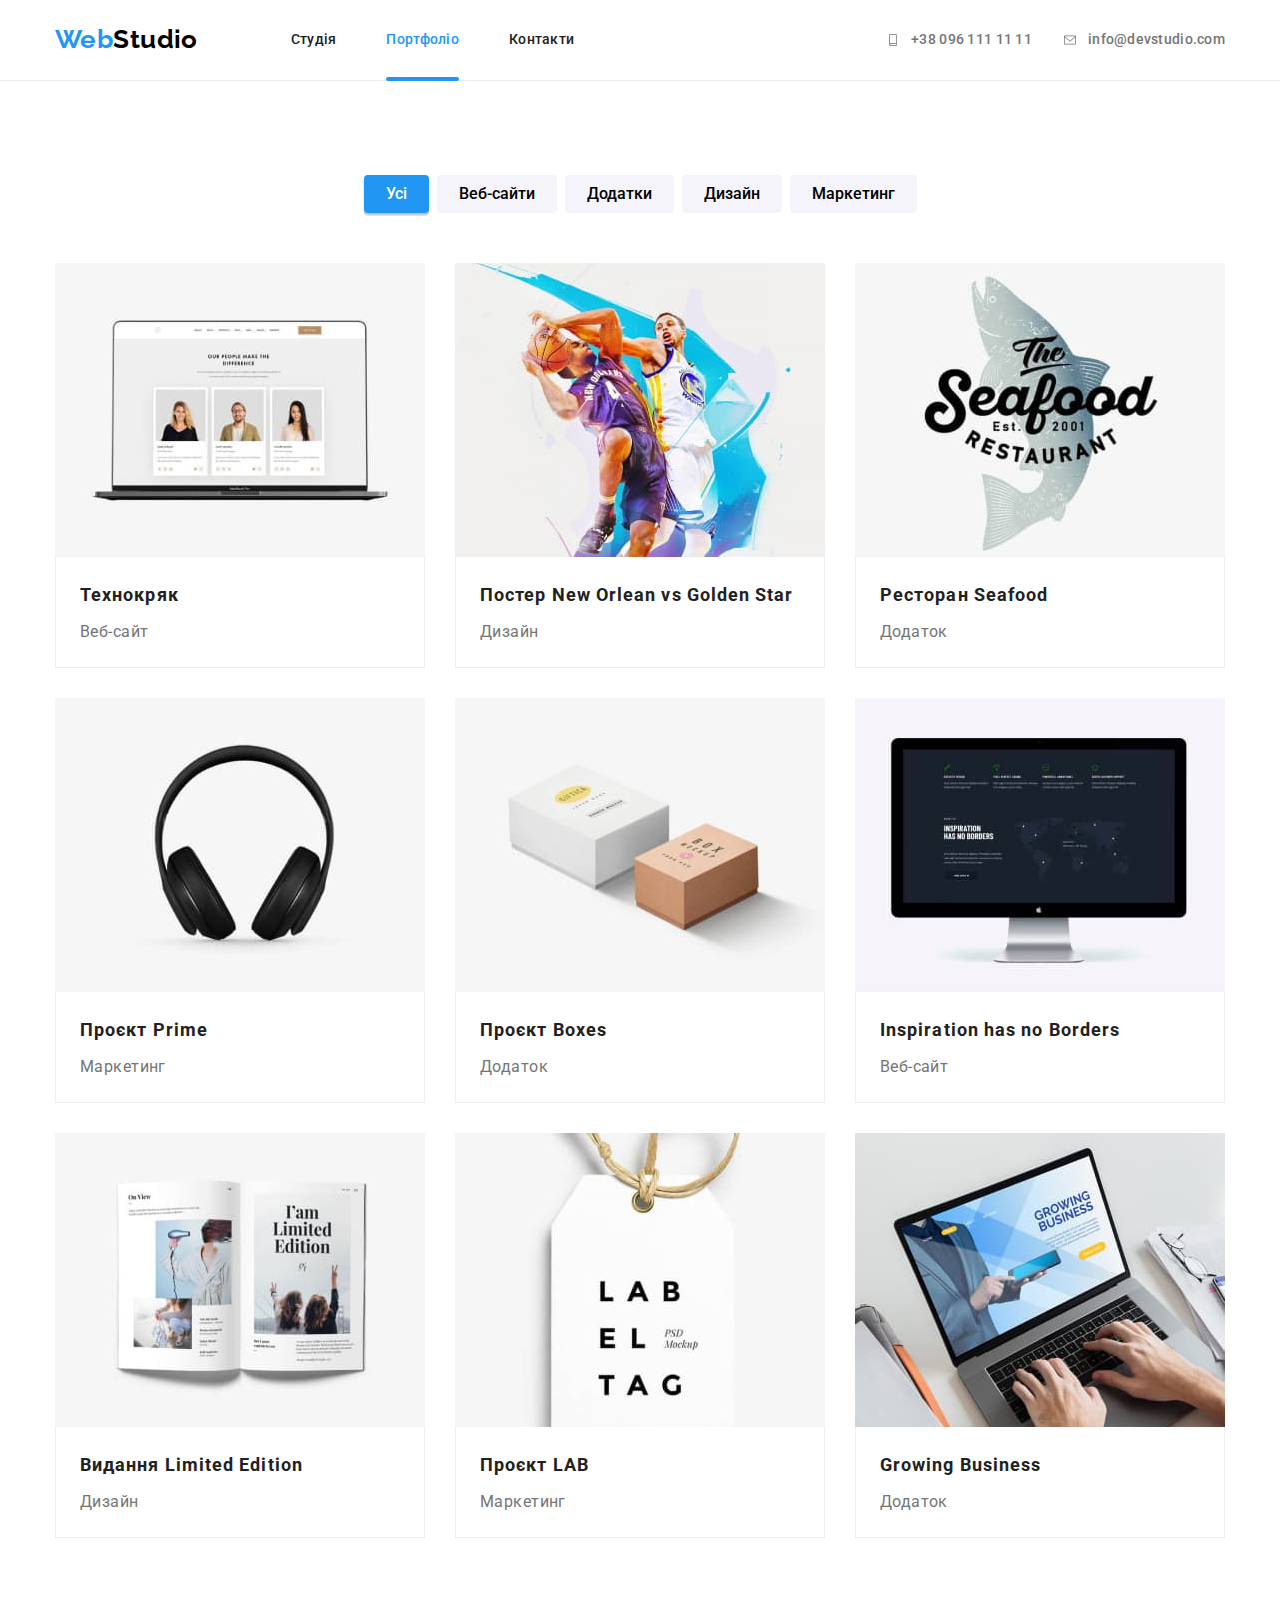
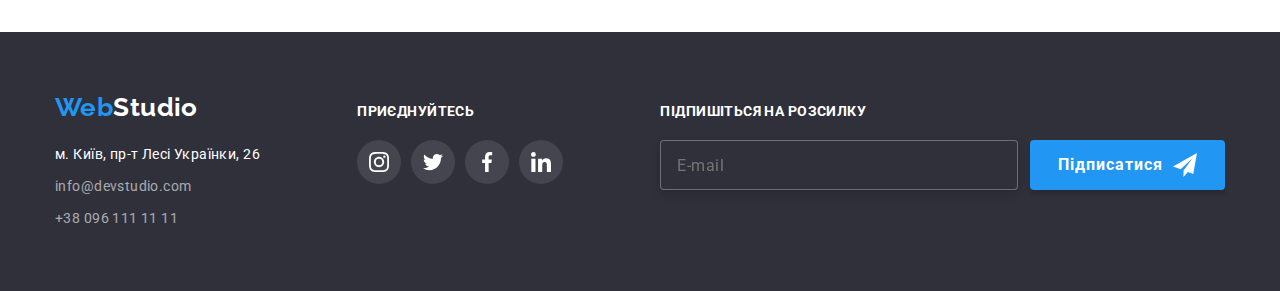
==== commit 365eab0c: "добавляє портфоліо" ====
--- a/portfolio.html
+++ b/portfolio.html
@@ -16,34 +16,54 @@
 </head>
 
 <body>
-  <!-- <header class="header">
+  <header class="header">
     <div class="header__container container">
-      <nav class="header__nav">
+      <div class="header__container-controls">
         <a class="logo header__logo" href="./index.html" lang="en">Web<span class="logo--color-black">Studio</span></a>
-        <ul class="header__menu list">
+        <button class="button-menu js-open-menu" type="button" aria-expanded="false">
+          <svg width="40" height="40">
+            <use href="./images/icons.svg#icon-menu"></use>
+          </svg>
+        </button>
+      </div>
+      <div class="header__menu-container js-menu-container">
+        <button class="button-menu header__menu-close-button js-close-menu" type="button">
+          <svg width="40" height="40">
+            <use href="./images/icons.svg#icon-menu-btn-close"></use>
+          </svg></button>
+        <nav class="header__nav">
+          <ul class="header__list list">
+            <li>
+              <a class="header__link" href="./index.html">Студія</a>
+            </li>
+            <li><a class="header__link header__link--current" href="./portfolio.html">Портфоліо</a></li>
+            <li><a class="header__link" href="#">Контакти</a></li>
+          </ul>
+        </nav>
+        <ul class="header__contact-list list">
           <li>
-            <a class="header__link" href="./index.html">Студія</a>
-          </li>
-          <li><a class="header__link header__link--current" href="./portfolio.html">Портфоліо</a></li>
-          <li><a class="header__link" href="#">Контакти</a></li>
+            <a class="header__contact-link header__contact-link--size-lg-color" href="tel:+380961111111">
+              <svg class="header__contact-icon" width="16" height="12">
+                <use href="./images/icons.svg#icon-smartphone"></use>
+              </svg>
+              +38 096 111 11 11</a>
+          </li>
+          <li>
+            <a class="header__contact-link" href="mailto:info@devstudio.com">
+              <svg class="header__contact-icon" width="16" height="12">
+                <use href="./images/icons.svg#icon-envelope"></use>
+              </svg>
+              info@devstudio.com</a>
+          </li>
         </ul>
-      </nav>
-      <ul class="header__contact-list list">
-        <li>
-          <a class="header__contact-link" href="mailto:info@devstudio.com">
-            <svg class="header__contact-icon" width="16" height="12">
-              <use href="./images/icons.svg#icon-envelope"></use>
-            </svg>
-            info@devstudio.com</a>
-        </li>
-        <li>
-          <a class="header__contact-link" href="tel:+380961111111">
-            <svg class="header__contact-icon" width="16" height="12">
-              <use href="./images/icons.svg#icon-smartphone"></use>
-            </svg>
-            +38 096 111 11 11</a>
-        </li>
-      </ul>
+        <ul class="header__socials-list list">
+          <li class="header__socials-item"><a class="header__socials-link" href="#">Instagram</a></li>
+          <li class="header__socials-item"><a class="header__socials-link" href="#">Twitter</a></li>
+          <li class="header__socials-item"><a class="header__socials-link" href="#">Facebook</a></li>
+          <li class="header__socials-item"><a class="header__socials-link" href="#">LinkedIn</a></li>
+        </ul>
+      </div>
+
     </div>
   </header>
   <main>
@@ -61,7 +81,15 @@
           <li class="card-set__item">
             <a class="card-set__link" href="#" target="_blank" rel="noopener noreferrer nofollow">
               <div class="card-set__box">
-                <img src="./images/project1.jpg" alt="Екран ноутбука" width="370" height="294" />
+                <picture>
+                  <source srcset="./images/desktop/project1.jpg 1x, ./images/desktop/project1@2x.jpg 2x"
+                    type="image/jpeg" media="(min-width:1200px)">
+                  <source srcset="./images/tablet/project1.jpg 1x, ./images/tablet/project1@2x.jpg 2x" type="image/jpeg"
+                    media="(min-width:768px)">
+                  <source srcset="./images/mobile/project1.jpg 1x, ./images/mobile/project1@2x.jpg 2x" type="image/jpeg"
+                    media="(max-width:767px)">
+                  <img src="./images/mobile/project1.jpg" alt="Екран ноутбука">
+                </picture>
                 <div class="card-set__overlay">
                   <p class="card-set__text">
                     Ресурс пропонує комплексні пропозиції з різним рівнем функціоналу та сервісів.
@@ -79,8 +107,16 @@
           <li class="card-set__item">
             <a class="card-set__link" href="#" target="_blank" rel="noopener noreferrer nofollow">
               <div class="card-set__box">
-                <img src="./images/project2.jpg" alt="В стрибку один баскетболіст забирає м'яч в іншого баскетболіста"
-                  width="370" height="294" />
+                <picture>
+                  <source srcset="./images/desktop/project2.jpg 1x, ./images/desktop/project2@2x.jpg 2x"
+                    type="image/jpeg" media="(min-width:1200px)">
+                  <source srcset="./images/tablet/project2.jpg 1x, ./images/tablet/project2@2x.jpg 2x" type="image/jpeg"
+                    media="(min-width:768px)">
+                  <source srcset="./images/mobile/project2.jpg 1x, ./images/mobile/project2@2x.jpg 2x" type="image/jpeg"
+                    media="(max-width:767px)">
+                  <img src="./images/mobile/project2.jpg"
+                    alt="В стрибку один баскетболіст забирає м'яч в іншого баскетболіста">
+                </picture>
                 <div class="card-set__overlay">
                   <p class="card-set__text">
                     Ресурс пропонує комплексні пропозиції з різним рівнем функціоналу та сервісів.
@@ -100,7 +136,15 @@
           <li class="card-set__item">
             <a class="card-set__link" href="#" target="_blank" rel="noopener noreferrer nofollow">
               <div class="card-set__box">
-                <img src="./images/project3.jpg" alt="Логотип ресторану Seafood" width="370" height="294" />
+                <picture>
+                  <source srcset="./images/desktop/project3.jpg 1x, ./images/desktop/project3@2x.jpg 2x"
+                    type="image/jpeg" media="(min-width:1200px)">
+                  <source srcset="./images/tablet/project3.jpg 1x, ./images/tablet/project3@2x.jpg 2x" type="image/jpeg"
+                    media="(min-width:768px)">
+                  <source srcset="./images/mobile/project3.jpg 1x, ./images/mobile/project3@2x.jpg 2x" type="image/jpeg"
+                    media="(max-width:767px)">
+                  <img src="./images/mobile/project3.jpg" alt="Логотип ресторану Seafood">
+                </picture>
                 <div class="card-set__overlay">
                   <p class="card-set__text">
                     Ресурс пропонує комплексні пропозиції з різним рівнем функціоналу та сервісів.
@@ -118,7 +162,15 @@
           <li class="card-set__item">
             <a class="card-set__link" href="#" target="_blank" rel="noopener noreferrer nofollow">
               <div class="card-set__box">
-                <img src="./images/project4.jpg" alt="Чорні навушники" width="370" height="294" />
+                <picture>
+                  <source srcset="./images/desktop/project4.jpg 1x, ./images/desktop/project4@2x.jpg 2x"
+                    type="image/jpeg" media="(min-width:1200px)">
+                  <source srcset="./images/tablet/project4.jpg 1x, ./images/tablet/project4@2x.jpg 2x" type="image/jpeg"
+                    media="(min-width:768px)">
+                  <source srcset="./images/mobile/project4.jpg 1x, ./images/mobile/project4@2x.jpg 2x" type="image/jpeg"
+                    media="(max-width:767px)">
+                  <img src="./images/mobile/project4.jpg" alt="Чорні навушники">
+                </picture>
                 <div class="card-set__overlay">
                   <p class="card-set__text">
                     Ресурс пропонує комплексні пропозиції з різним рівнем функціоналу та сервісів.
@@ -138,8 +190,15 @@
           <li class="card-set__item">
             <a class="card-set__link" href="#" target="_blank" rel="noopener noreferrer nofollow">
               <div class="card-set__box">
-                <img src="./images/project5.jpg" alt="Дві коробки: одна біла, інша коричнева" width="370"
-                  height="294" />
+                <picture>
+                  <source srcset="./images/desktop/project5.jpg 1x, ./images/desktop/project5@2x.jpg 2x"
+                    type="image/jpeg" media="(min-width:1200px)">
+                  <source srcset="./images/tablet/project5.jpg 1x, ./images/tablet/project5@2x.jpg 2x" type="image/jpeg"
+                    media="(min-width:768px)">
+                  <source srcset="./images/mobile/project5.jpg 1x, ./images/mobile/project5@2x.jpg 2x" type="image/jpeg"
+                    media="(max-width:767px)">
+                  <img src="./images/mobile/project5.jpg" alt="Дві коробки: одна біла, інша коричнева">
+                </picture>
                 <div class="card-set__overlay">
                   <p class="card-set__text">
                     Ресурс пропонує комплексні пропозиції з різним рівнем функціоналу та сервісів.
@@ -159,7 +218,15 @@
           <li class="card-set__item">
             <a class="card-set__link" href="#" target="_blank" rel="noopener noreferrer nofollow">
               <div class="card-set__box">
-                <img src="./images/project6.jpg" alt="Монітор комп'ютера Apple" width="370" height="294" />
+                <picture>
+                  <source srcset="./images/desktop/project6.jpg 1x, ./images/desktop/project6@2x.jpg 2x"
+                    type="image/jpeg" media="(min-width:1200px)">
+                  <source srcset="./images/tablet/project6.jpg 1x, ./images/tablet/project6@2x.jpg 2x" type="image/jpeg"
+                    media="(min-width:768px)">
+                  <source srcset="./images/mobile/project6.jpg 1x, ./images/mobile/project6@2x.jpg 2x" type="image/jpeg"
+                    media="(max-width:767px)">
+                  <img src="./images/mobile/project6.jpg" alt="Монітор комп'ютера Apple">
+                </picture>
                 <div class="card-set__overlay">
                   <p class="card-set__text">
                     Ресурс пропонує комплексні пропозиції з різним рівнем функціоналу та сервісів.
@@ -179,7 +246,15 @@
           <li class="card-set__item">
             <a class="card-set__link" href="#" target="_blank" rel="noopener noreferrer nofollow">
               <div class="card-set__box">
-                <img src="./images/project7.jpg" alt="Розгорнута книжка" width="370" height="294" />
+                <picture>
+                  <source srcset="./images/desktop/project7.jpg 1x, ./images/desktop/project7@2x.jpg 2x"
+                    type="image/jpeg" media="(min-width:1200px)">
+                  <source srcset="./images/tablet/project7.jpg 1x, ./images/tablet/project7@2x.jpg 2x" type="image/jpeg"
+                    media="(min-width:768px)">
+                  <source srcset="./images/mobile/project7.jpg 1x, ./images/mobile/project7@2x.jpg 2x" type="image/jpeg"
+                    media="(max-width:767px)">
+                  <img src="./images/mobile/project7.jpg" alt="Розгорнута книжка">
+                </picture>
                 <div class="card-set__overlay">
                   <p class="card-set__text">
                     Ресурс пропонує комплексні пропозиції з різним рівнем функціоналу та сервісів.
@@ -199,7 +274,15 @@
           <li class="card-set__item">
             <a class="card-set__link" href="#" target="_blank" rel="noopener noreferrer nofollow">
               <div class="card-set__box">
-                <img src="./images/project8.jpg" alt="Етикетка" width="370" height="294" />
+                <picture>
+                  <source srcset="./images/desktop/project8.jpg 1x, ./images/desktop/project8@2x.jpg 2x"
+                    type="image/jpeg" media="(min-width:1200px)">
+                  <source srcset="./images/tablet/project8.jpg 1x, ./images/tablet/project8@2x.jpg 2x" type="image/jpeg"
+                    media="(min-width:768px)">
+                  <source srcset="./images/mobile/project8.jpg 1x, ./images/mobile/project8@2x.jpg 2x" type="image/jpeg"
+                    media="(max-width:767px)">
+                  <img src="./images/mobile/project8.jpg" alt="Етикетка">
+                </picture>
                 <div class="card-set__overlay">
                   <p class="card-set__text">
                     Ресурс пропонує комплексні пропозиції з різним рівнем функціоналу та сервісів.
@@ -217,7 +300,15 @@
           <li class="card-set__item">
             <a class="card-set__link" href="#" target="_blank" rel="noopener noreferrer nofollow">
               <div class="card-set__box">
-                <img src="./images/project9.jpg" alt="Людина працює за ноутбуком" width="370" height="294" />
+                <picture>
+                  <source srcset="./images/desktop/project9.jpg 1x, ./images/desktop/project9@2x.jpg 2x"
+                    type="image/jpeg" media="(min-width:1200px)">
+                  <source srcset="./images/tablet/project9.jpg 1x, ./images/tablet/project9@2x.jpg 2x" type="image/jpeg"
+                    media="(min-width:768px)">
+                  <source srcset="./images/mobile/project9.jpg 1x, ./images/mobile/project9@2x.jpg 2x" type="image/jpeg"
+                    media="(max-width:767px)">
+                  <img src="./images/mobile/project9.jpg" alt="Людина працює за ноутбуком">
+                </picture>
                 <div class="card-set__overlay">
                   <p class="card-set__text">
                     Ресурс пропонує комплексні пропозиції з різним рівнем функціоналу та сервісів.
@@ -290,22 +381,22 @@
           </li>
         </ul>
       </div>
-      <div class="footer__form-signup">
-        <p class="footer__subtitle">Підпишіться на розсилку</p>
-        <form class="footer__form-field">
-          <label>
-            <input class="footer__form-input" type="email" name="user-email" placeholder="E-mail" />
-          </label>
-          <button class="primary-button footer__form-button" type="submit">
-            Підписатися
-            <svg class="footer__form-icon" width="24" height="24">
-              <use href="./images/icons.svg#icon-send"></use>
-            </svg>
-          </button>
-        </form>
-      </div>
+      <form class="footer__form-signup">
+        <div class="footer__form-field">
+          <label class="footer__form-label" for="email">Підпишіться на розсилку</label>
+          <input class="footer__form-input" type="email" id="email" name="user-email" placeholder="E-mail" />
+        </div>
+        <button class="primary-button footer__form-button" type="submit">
+          Підписатися
+          <svg class="footer__form-icon" width="24" height="24">
+            <use href="./images/icons.svg#icon-send"></use>
+          </svg>
+        </button>
+      </form>
     </div>
-  </footer> -->
+  </footer>
+
+  <script src="./js/mobile-menu.js"></script>
 </body>
 
 </html>--- a/css/main.min.css
+++ b/css/main.min.css
@@ -1 +1 @@
-:root{--text-color-primary: #212121;--text-color-secondary: #757575;--color-brand: #2196f3;--color-black: #000;--color-white: #fff;--color-white-secondary: rgba(255, 255, 255, 0.6);--color-icon: #afb1b8;--bgc-primary: #2f303a;--bgc-secondary: #f5f4fa;--bgc-inverted: #188ce8;--bgc-white-icon: rgba(255, 255, 255, 0.1);--bgc-wrap: rgba(47, 48, 58, 0.8);--bgc-brand: rgba(33, 150, 243, 0.9);--bgc-backdrop: rgba(0, 0, 0, 0.2);--color-modal-icon: rgba(0, 0, 0, 0.1);--color-border: #ececec;--color-border-secondary: #eeeeee}body{color:var(--text-color-primary);background-color:var(--color-white);font-family:"Roboto",sans-serif;font-size:14px;line-height:1.14;letter-spacing:.03em}h1,h2,h3,h4,h5,h6,p,ul{padding:0;margin:0}.list{list-style:none}.section{padding:60px 0}@media screen and (min-width: 1200px){.section{padding:94px 0}}img{display:block;max-width:100%;height:auto}.title{text-align:center;margin-bottom:50px;font-size:36px;line-height:1.17}.visually-hidden{position:absolute;white-space:nowrap;width:1px;height:1px;overflow:hidden;border:0;padding:0;clip:rect(0 0 0 0);-webkit-clip-path:inset(50%);clip-path:inset(50%);margin:-1px}.backdrop{position:fixed;top:0;left:0;z-index:1;width:100%;height:100%;background-color:var(--bgc-backdrop);opacity:1;visibility:visible;-webkit-transition:opacity 250ms cubic-bezier(0.4, 0, 0.2, 1),visibility 250ms cubic-bezier(0.4, 0, 0.2, 1);transition:opacity 250ms cubic-bezier(0.4, 0, 0.2, 1),visibility 250ms cubic-bezier(0.4, 0, 0.2, 1)}.backdrop.is-hidden{opacity:0;visibility:hidden;pointer-events:none}.backdrop.is-hidden .modal{-webkit-transform:translate(-50%, -50%) scale(0.7);transform:translate(-50%, -50%) scale(0.7)}.button-menu{display:-webkit-box;display:-ms-flexbox;display:flex;margin:0;padding:0;color:var(--text-color-primary);background-color:rgba(0,0,0,0);border:none;cursor:pointer}@media screen and (min-width: 768px){.button-menu{display:none}}.card-set{display:-webkit-box;display:-ms-flexbox;display:flex;-ms-flex-wrap:wrap;flex-wrap:wrap;gap:30px}.card-set__item{-ms-flex-preferred-size:calc((100% - 60px)/3);flex-basis:calc((100% - 60px)/3)}.card-set__link{display:block;text-decoration:none;-webkit-transition:-webkit-box-shadow 250ms cubic-bezier(0.4, 0, 0.2, 1);transition:-webkit-box-shadow 250ms cubic-bezier(0.4, 0, 0.2, 1);transition:box-shadow 250ms cubic-bezier(0.4, 0, 0.2, 1);transition:box-shadow 250ms cubic-bezier(0.4, 0, 0.2, 1), -webkit-box-shadow 250ms cubic-bezier(0.4, 0, 0.2, 1)}.card-set__link:hover,.card-set__link:focus{-webkit-box-shadow:0px 1px 1px rgba(0,0,0,.12),0px 4px 4px rgba(0,0,0,.06),1px 4px 6px rgba(0,0,0,.16);box-shadow:0px 1px 1px rgba(0,0,0,.12),0px 4px 4px rgba(0,0,0,.06),1px 4px 6px rgba(0,0,0,.16)}.card-set__box{position:relative;overflow:hidden}.card-set__overlay{position:absolute;top:0;left:0;width:100%;height:100%;padding:63px 24px;background-color:var(--bgc-brand);-webkit-transform:translateY(100%);transform:translateY(100%);-webkit-transition:-webkit-transform 250ms cubic-bezier(0.4, 0, 0.2, 1);transition:-webkit-transform 250ms cubic-bezier(0.4, 0, 0.2, 1);transition:transform 250ms cubic-bezier(0.4, 0, 0.2, 1);transition:transform 250ms cubic-bezier(0.4, 0, 0.2, 1), -webkit-transform 250ms cubic-bezier(0.4, 0, 0.2, 1)}.card-set__link:hover .card-set__overlay,.card-set__link:focus .card-set__overlay{-webkit-transform:translateY(0);transform:translateY(0)}.card-set__text{font-size:18px;line-height:1.55;color:var(--color-white)}.card-set__container{padding:20px 24px;border:1px solid var(--color-border-secondary);border-top:none;background-color:var(--color-white)}.card-set__title{margin-bottom:4px;color:var(--text-color-primary);font-size:18px;line-height:2;letter-spacing:.06em}.card-set__span{text-transform:capitalize}.card-set__descr{color:var(--text-color-secondary);font-size:16px;line-height:1.88}.container{margin-left:auto;margin-right:auto;padding-left:15px;padding-right:15px}@media screen and (min-width: 480px){.container{width:480px}}@media screen and (min-width: 768px){.container{width:768px}}@media screen and (min-width: 1200px){.container{width:1200px}}.filters{display:-webkit-box;display:-ms-flexbox;display:flex;-webkit-box-pack:center;-ms-flex-pack:center;justify-content:center;margin-bottom:50px;gap:8px}.filters__button{padding:6px 22px;font-family:inherit;font-size:16px;font-weight:500;line-height:1.63;background-color:var(--bgc-secondary);border-radius:4px;border:none;cursor:pointer;-webkit-transition:color 250ms cubic-bezier(0.4, 0, 0.2, 1),background-color 250ms cubic-bezier(0.4, 0, 0.2, 1),-webkit-box-shadow 250ms cubic-bezier(0.4, 0, 0.2, 1);transition:color 250ms cubic-bezier(0.4, 0, 0.2, 1),background-color 250ms cubic-bezier(0.4, 0, 0.2, 1),-webkit-box-shadow 250ms cubic-bezier(0.4, 0, 0.2, 1);transition:color 250ms cubic-bezier(0.4, 0, 0.2, 1),background-color 250ms cubic-bezier(0.4, 0, 0.2, 1),box-shadow 250ms cubic-bezier(0.4, 0, 0.2, 1);transition:color 250ms cubic-bezier(0.4, 0, 0.2, 1),background-color 250ms cubic-bezier(0.4, 0, 0.2, 1),box-shadow 250ms cubic-bezier(0.4, 0, 0.2, 1),-webkit-box-shadow 250ms cubic-bezier(0.4, 0, 0.2, 1)}.filters__button:hover,.filters__button:focus,.filters__button--current{color:var(--color-white);background-color:var(--color-brand);-webkit-box-shadow:0px 3px 1px rgba(0,0,0,.1),0px 1px 2px rgba(0,0,0,.08),0px 2px 2px rgba(0,0,0,.12);box-shadow:0px 3px 1px rgba(0,0,0,.1),0px 1px 2px rgba(0,0,0,.08),0px 2px 2px rgba(0,0,0,.12)}.logo{color:var(--color-brand);font-family:"Raleway",sans-serif;font-size:24px;font-weight:700;line-height:1.17;text-decoration:none}.logo--color-black{color:var(--color-black)}.logo--color-white{color:var(--color-white)}@media screen and (min-width: 1200px){.logo{font-size:26px;line-height:1.19}}.modal{position:absolute;top:50%;left:50%;width:528px;max-height:581px;height:100%;padding:40px;background-color:var(--color-white);-webkit-box-shadow:0px 1px 3px rgba(0,0,0,.12),0px 1px 1px rgba(0,0,0,.14),0px 2px 1px rgba(0,0,0,.2);box-shadow:0px 1px 3px rgba(0,0,0,.12),0px 1px 1px rgba(0,0,0,.14),0px 2px 1px rgba(0,0,0,.2);border-radius:4px;-webkit-transform:translate(-50%, -50%) scale(1);transform:translate(-50%, -50%) scale(1);-webkit-transition:-webkit-transform 250ms cubic-bezier(0.4, 0, 0.2, 1);transition:-webkit-transform 250ms cubic-bezier(0.4, 0, 0.2, 1);transition:transform 250ms cubic-bezier(0.4, 0, 0.2, 1);transition:transform 250ms cubic-bezier(0.4, 0, 0.2, 1), -webkit-transform 250ms cubic-bezier(0.4, 0, 0.2, 1)}.modal__close-button{position:absolute;top:8px;right:8px;display:-webkit-box;display:-ms-flexbox;display:flex;-webkit-box-pack:center;-ms-flex-pack:center;justify-content:center;-webkit-box-align:center;-ms-flex-align:center;align-items:center;padding:6px;background-color:var(--color-white);border:1px solid var(--color-modal-icon);border-radius:50%;cursor:pointer;-webkit-transition:fill 250ms cubic-bezier(0.4, 0, 0.2, 1);transition:fill 250ms cubic-bezier(0.4, 0, 0.2, 1)}.modal__close-button:hover,.modal__close-button:focus{fill:var(--color-brand)}.modal__title{font-size:20px;line-height:1.15;text-align:center;margin-bottom:12px}.modal__form-label{display:block;margin-bottom:4px;font-size:12px;line-height:1.17;letter-spacing:.01em;color:var(--text-color-secondary)}.modal__form-control{position:relative;margin-bottom:10px}.modal__form-input{width:100%;padding:11px 12px 11px 30px;border:1px solid rgba(33,33,33,.2);border-radius:4px;outline:none;-webkit-transition:border-color 250ms cubic-bezier(0.4, 0, 0.2, 1);transition:border-color 250ms cubic-bezier(0.4, 0, 0.2, 1)}.modal__form-input:focus{border-color:var(--color-brand)}.modal__form-icon{position:absolute;top:50%;left:12px;-webkit-transform:translateY(-50%);transform:translateY(-50%);fill:currentColor;pointer-events:none;-webkit-transition:fill 250ms cubic-bezier(0.4, 0, 0.2, 1);transition:fill 250ms cubic-bezier(0.4, 0, 0.2, 1)}.modal__form-control:focus-within .modal__form-icon{fill:var(--color-brand)}.modal__form-textarea{padding:12px 16px;width:100%;height:120px;margin-bottom:20px;font-size:12px;line-height:1.17;letter-spacing:.01em;color:rgba(117,117,117,.5);border:1px solid rgba(33,33,33,.2);border-radius:4px;resize:none;outline:none;-webkit-transition:border-color 250ms cubic-bezier(0.4, 0, 0.2, 1);transition:border-color 250ms cubic-bezier(0.4, 0, 0.2, 1)}.modal__form-textarea:focus{border-color:var(--color-brand)}.modal__checkbox-field{position:relative;display:-webkit-box;display:-ms-flexbox;display:flex;-webkit-box-pack:center;-ms-flex-pack:center;justify-content:center;-webkit-box-align:center;-ms-flex-align:center;align-items:center;margin-bottom:30px;padding:0 12px}.modal__checkbox-icon{position:absolute;top:50%;left:12px;-webkit-transform:translateY(-50%);transform:translateY(-50%);border:2px solid var(--text-color-primary);border-radius:2px;-webkit-transition:background-color 250ms cubic-bezier(0.4, 0, 0.2, 1),border-color 250ms cubic-bezier(0.4, 0, 0.2, 1);transition:background-color 250ms cubic-bezier(0.4, 0, 0.2, 1),border-color 250ms cubic-bezier(0.4, 0, 0.2, 1)}.modal__checkbox-input:checked+.modal__checkbox-icon{background-color:var(--color-brand);border-color:var(--color-brand)}.modal__checkbox-label{display:block;line-height:1.71;color:var(--text-color-secondary);-webkit-user-select:none;-moz-user-select:none;-ms-user-select:none;user-select:none}.modal__checkbox-link{color:var(--color-brand)}.modal__form-button{display:block;padding:10px 52px;margin:0 auto}.modal__form-button:hover,.modal__form-button:focus{background-color:var(--bgc-inverted)}.primary-button{font-size:16px;font-weight:700;line-height:1.88;letter-spacing:.06em;color:var(--color-white);background-color:var(--color-brand);border-radius:4px;border:none;-webkit-box-shadow:0px 4px 4px rgba(0,0,0,.15);box-shadow:0px 4px 4px rgba(0,0,0,.15);cursor:pointer;-webkit-transition:background-color 250ms cubic-bezier(0.4, 0, 0.2, 1);transition:background-color 250ms cubic-bezier(0.4, 0, 0.2, 1)}.socials-list{display:-webkit-box;display:-ms-flexbox;display:flex;gap:10px}.socials-list__item{width:44px;height:44px}.socials-list__link{display:-webkit-box;display:-ms-flexbox;display:flex;-webkit-box-pack:center;-ms-flex-pack:center;justify-content:center;-webkit-box-align:center;-ms-flex-align:center;align-items:center;width:100%;height:100%;text-decoration:none;border-radius:50%}.socials-list__icon{fill:currentColor}.benefits-list{display:-webkit-box;display:-ms-flexbox;display:flex;gap:30px}@media screen and (max-width: 767px){.benefits-list{-webkit-box-orient:vertical;-webkit-box-direction:normal;-ms-flex-direction:column;flex-direction:column}}@media screen and (min-width: 768px){.benefits-list{-ms-flex-wrap:wrap;flex-wrap:wrap}}.benefits-list__item{width:100%}@media screen and (min-width: 768px){.benefits-list__item{width:354px}}@media screen and (min-width: 1200px){.benefits-list__item{width:270px}}.benefits-list__box{width:100%;height:120px;display:-webkit-box;display:-ms-flexbox;display:flex;-webkit-box-pack:center;-ms-flex-pack:center;justify-content:center;-webkit-box-align:center;-ms-flex-align:center;align-items:center;margin-bottom:30px;background-color:var(--bgc-secondary);border-radius:4px}.benefits-list__title{margin-bottom:10px;text-transform:uppercase;font-size:14px}@media screen and (max-width: 767px){.benefits-list__title{text-align:center}}.benefits-list__descr{color:var(--text-color-secondary);line-height:1.71}.clients-list{display:-webkit-box;display:-ms-flexbox;display:flex;gap:30px}.clients-list__item{width:170px;height:92px}.clients-list__link{display:-webkit-box;display:-ms-flexbox;display:flex;-webkit-box-pack:center;-ms-flex-pack:center;justify-content:center;-webkit-box-align:center;-ms-flex-align:center;align-items:center;width:100%;height:100%;color:var(--color-icon);text-decoration:none;border:1px solid var(--color-icon);border-radius:4px;-webkit-transition:color 250ms cubic-bezier(0.4, 0, 0.2, 1),border-color 250ms cubic-bezier(0.4, 0, 0.2, 1);transition:color 250ms cubic-bezier(0.4, 0, 0.2, 1),border-color 250ms cubic-bezier(0.4, 0, 0.2, 1)}.clients-list__link:hover,.clients-list__link:focus{color:var(--color-brand);border:1px solid var(--color-brand)}.clients-list__icon{fill:currentColor}.footer{padding:60px 0;background-color:var(--bgc-primary)}.footer__container{display:-webkit-box;display:-ms-flexbox;display:flex;-webkit-box-align:baseline;-ms-flex-align:baseline;align-items:baseline;gap:70px}.footer__logo{display:block;margin-bottom:20px}.footer__address{font-style:normal;line-height:1.71}.footer__address-list{display:-webkit-box;display:-ms-flexbox;display:flex;-webkit-box-orient:vertical;-webkit-box-direction:normal;-ms-flex-direction:column;flex-direction:column;gap:9px}.footer__address-link{color:var(--color-white);text-decoration:none;-webkit-transition:color 250ms cubic-bezier(0.4, 0, 0.2, 1);transition:color 250ms cubic-bezier(0.4, 0, 0.2, 1)}.footer__address-link:hover,.footer__address-link:focus{color:var(--color-brand)}.footer__contact-link{color:var(--color-white-secondary);text-decoration:none;-webkit-transition:color 250ms cubic-bezier(0.4, 0, 0.2, 1);transition:color 250ms cubic-bezier(0.4, 0, 0.2, 1)}.footer__contact-link:hover,.footer__contact-link:focus{color:var(--color-brand)}.footer__subtitle{margin-bottom:20px;font-weight:700;text-transform:uppercase;color:var(--color-white)}.footer__socials-link{color:var(--color-white);background-color:var(--bgc-white-icon);-webkit-transition:background-color 250ms cubic-bezier(0.4, 0, 0.2, 1);transition:background-color 250ms cubic-bezier(0.4, 0, 0.2, 1)}.footer__socials-link:hover,.footer__socials-link:focus{background-color:var(--color-brand)}.footer__form-signup{margin-left:auto}.footer__form-field{display:-webkit-box;display:-ms-flexbox;display:flex;-webkit-box-align:center;-ms-flex-align:center;align-items:center;gap:12px}.footer__form-input{width:358px;height:50px;padding-left:16px;font-size:16px;line-height:1.25;letter-spacing:.03em;color:var(--color-white-secondary);background-color:var(--bgc-primary);-webkit-filter:drop-shadow(0px 4px 4px rgba(0, 0, 0, 0.15));filter:drop-shadow(0px 4px 4px rgba(0, 0, 0, 0.15));border:1px solid rgba(255,255,255,.3);border-radius:4px;outline:none;-webkit-transition:border-color 250ms cubic-bezier(0.4, 0, 0.2, 1);transition:border-color 250ms cubic-bezier(0.4, 0, 0.2, 1)}.footer__form-input:focus{border-color:var(--color-brand)}.footer__form-button{display:-webkit-box;display:-ms-flexbox;display:flex;-webkit-box-align:center;-ms-flex-align:center;align-items:center;padding:10px 28px;gap:10px}.footer__form-button:hover,.footer__form-button:focus{background-color:var(--bgc-inverted)}.footer__form-icon{fill:currentColor}.header{border-bottom:1px solid var(--color-border)}@media screen and (min-width: 768px){.header__container{display:-webkit-box;display:-ms-flexbox;display:flex;-webkit-box-align:center;-ms-flex-align:center;align-items:center}}.header__container-controls{display:-webkit-box;display:-ms-flexbox;display:flex;-webkit-box-align:center;-ms-flex-align:center;align-items:center;-webkit-box-pack:justify;-ms-flex-pack:justify;justify-content:space-between}.header__logo{padding:16px 0}@media screen and (min-width: 768px){.header__logo{padding:26px 0;margin-right:87px}}@media screen and (min-width: 1200px){.header__logo{margin-right:93px;padding-top:24px;padding-bottom:25px}}@media screen and (max-width: 767px){.header__container-menu{position:fixed;top:0;left:0;display:none;width:100vw;height:100vh;overflow-y:scroll;z-index:5;padding:48px 40px;background-color:var(--color-white)}.header__container-menu.is-open{display:block}}@media screen and (min-width: 768px){.header__container-menu{display:-webkit-box;display:-ms-flexbox;display:flex;-webkit-box-flex:1;-ms-flex-positive:1;flex-grow:1;-webkit-box-pack:justify;-ms-flex-pack:justify;justify-content:space-between}}.header__close-button-menu{position:absolute;top:10px;right:15px}.header__close-button-menu:hover,.header__close-button-menu:focus{fill:var(--color-brand)}@media screen and (max-width: 767px){.header__nav{margin-bottom:302px}}.header__list{display:-webkit-box;display:-ms-flexbox;display:flex}@media screen and (max-width: 767px){.header__list{-webkit-box-orient:vertical;-webkit-box-direction:normal;-ms-flex-direction:column;flex-direction:column;gap:32px}}@media screen and (min-width: 768px){.header__list{gap:50px}}.header__link{font-size:40px;font-weight:500;line-height:1.18;letter-spacing:.02em;text-decoration:none;color:var(--text-color-primary);-webkit-transition:color 250ms cubic-bezier(0.4, 0, 0.2, 1);transition:color 250ms cubic-bezier(0.4, 0, 0.2, 1)}.header__link:hover,.header__link:focus,.header__link--current{color:var(--color-brand)}@media screen and (min-width: 768px){.header__link{position:relative;display:block;padding:32px 0;font-size:14px;line-height:1.14}.header__link--current::after{position:absolute;bottom:-1px;left:0;content:"";width:100%;height:4px;border-radius:2px;background-color:var(--color-brand)}}.header__contact-list{display:-webkit-box;display:-ms-flexbox;display:flex}@media screen and (max-width: 767px){.header__contact-list{-webkit-box-orient:vertical;-webkit-box-direction:normal;-ms-flex-direction:column;flex-direction:column;gap:32px;margin-bottom:64px}}@media screen and (min-width: 768px){.header__contact-list{-webkit-box-orient:vertical;-webkit-box-direction:reverse;-ms-flex-direction:column-reverse;flex-direction:column-reverse;-webkit-box-pack:center;-ms-flex-pack:center;justify-content:center;gap:10px}}@media screen and (min-width: 1200px){.header__contact-list{-webkit-box-orient:horizontal;-webkit-box-direction:normal;-ms-flex-direction:row;flex-direction:row;gap:30px}}.header__contact-link{font-weight:500;letter-spacing:.02em;color:var(--text-color-secondary);text-decoration:none;-webkit-transition:color 250ms cubic-bezier(0.4, 0, 0.2, 1);transition:color 250ms cubic-bezier(0.4, 0, 0.2, 1)}@media screen and (max-width: 767px){.header__contact-link{font-size:24px;line-height:1.17}.header__contact-link--size-lg-color{font-size:34px;line-height:1.18;color:var(--color-brand)}}@media screen and (min-width: 768px){.header__contact-link{display:-webkit-box;display:-ms-flexbox;display:flex;-webkit-box-align:center;-ms-flex-align:center;align-items:center;gap:8px;font-size:12px;line-height:1.17}}@media screen and (min-width: 1200px){.header__contact-link{display:-webkit-box;display:-ms-flexbox;display:flex;padding:32px 0;-webkit-box-align:center;-ms-flex-align:center;align-items:center;gap:10px;font-size:14px;line-height:1.14}}.header__contact-link:hover,.header__contact-link:focus{color:var(--color-brand)}.header__contact-icon{display:none}@media screen and (min-width: 768px){.header__contact-icon{display:block;fill:currentColor}}.header__socials-list{display:-webkit-box;display:-ms-flexbox;display:flex;gap:20px}@media screen and (min-width: 768px){.header__socials-list{display:none}}.header__socials-link{position:relative;font-size:18px;font-weight:500;line-height:1.22;letter-spacing:.02em;color:var(--color-brand);text-decoration:none}.header__socials-link::after{position:absolute;top:50%;content:"";width:22px;border:1px solid rgba(33,33,33,.2);-webkit-transform:rotate(90deg);transform:rotate(90deg)}.hero{max-width:480px;margin:0 auto;padding:118px 0;background-image:-webkit-gradient(linear, left top, left bottom, from(rgba(47, 48, 58, 0.4)), to(rgba(47, 48, 58, 0.4))),url(../../images/mobile/hero.jpg);background-image:linear-gradient(rgba(47, 48, 58, 0.4), rgba(47, 48, 58, 0.4)),url(../../images/mobile/hero.jpg);background-size:cover;background-position:center;background-repeat:no-repeat;background-color:var(--bgc-primary)}@media screen and (min-device-pixel-ratio: 2),screen and (-webkit-min-device-pixel-ratio: 2),screen and (min-resolution: 192dpi),screen and (min-resolution: 2dppx){.hero{background-image:-webkit-gradient(linear, left top, left bottom, from(rgba(47, 48, 58, 0.4)), to(rgba(47, 48, 58, 0.4))),url(../../images/mobile/hero@2x.jpg);background-image:linear-gradient(rgba(47, 48, 58, 0.4), rgba(47, 48, 58, 0.4)),url(../../images/mobile/hero@2x.jpg)}}@media screen and (min-width: 768px){.hero{max-width:768px;background-image:-webkit-gradient(linear, left top, left bottom, from(rgba(47, 48, 58, 0.4)), to(rgba(47, 48, 58, 0.4))),url(../../images/tablet/hero.jpg);background-image:linear-gradient(rgba(47, 48, 58, 0.4), rgba(47, 48, 58, 0.4)),url(../../images/tablet/hero.jpg)}}@media screen and (min-width: 768px)and (min-device-pixel-ratio: 2),screen and (min-width: 768px)and (-webkit-min-device-pixel-ratio: 2),screen and (min-width: 768px)and (min-resolution: 192dpi),screen and (min-width: 768px)and (min-resolution: 2dppx){.hero{background-image:-webkit-gradient(linear, left top, left bottom, from(rgba(47, 48, 58, 0.4)), to(rgba(47, 48, 58, 0.4))),url(../../images/tablet/hero@2x.jpg);background-image:linear-gradient(rgba(47, 48, 58, 0.4), rgba(47, 48, 58, 0.4)),url(../../images/tablet/hero@2x.jpg)}}@media screen and (min-width: 1200px){.hero{max-width:1600px;padding:200px 0;background-image:-webkit-gradient(linear, left top, left bottom, from(rgba(47, 48, 58, 0.4)), to(rgba(47, 48, 58, 0.4))),url(../../images/desktop/hero.jpg);background-image:linear-gradient(rgba(47, 48, 58, 0.4), rgba(47, 48, 58, 0.4)),url(../../images/desktop/hero.jpg)}}@media screen and (min-width: 1200px)and (min-device-pixel-ratio: 2),screen and (min-width: 1200px)and (-webkit-min-device-pixel-ratio: 2),screen and (min-width: 1200px)and (min-resolution: 192dpi),screen and (min-width: 1200px)and (min-resolution: 2dppx){.hero{background-image:-webkit-gradient(linear, left top, left bottom, from(rgba(47, 48, 58, 0.4)), to(rgba(47, 48, 58, 0.4))),url(../../images/desktop/hero@2x.jpg);background-image:linear-gradient(rgba(47, 48, 58, 0.4), rgba(47, 48, 58, 0.4)),url(../../images/desktop/hero@2x.jpg)}}.hero__title{max-width:360px;text-align:center;margin:0 auto 30px;font-size:26px;font-weight:900;line-height:1.62;letter-spacing:.06em;color:var(--color-white);text-transform:uppercase}@media screen and (min-width: 1200px){.hero__title{max-width:696px;font-size:44px;line-height:1.36}}.hero__button{display:block;padding:10px 24px;margin:0 auto}@media screen and (min-width: 1200px){.hero__button{padding:10px 32px}}.hero__button:hover,.hero__button:focus{background-color:var(--bgc-inverted)}.skills{padding-top:0}.skills__list{display:-webkit-box;display:-ms-flexbox;display:flex;gap:30px}.skills__item{position:relative}.skills__box{position:absolute;bottom:0;left:0;width:100%;background-color:var(--bgc-wrap)}.skills__text{padding:27px 0;font-weight:700;color:var(--color-white);text-align:center;text-transform:uppercase}.team{background-color:var(--bgc-secondary)}.team__list{display:-webkit-box;display:-ms-flexbox;display:flex;gap:30px}.team__item{-webkit-box-shadow:0px 1px 3px rgba(0,0,0,.12),0px 1px 1px rgba(0,0,0,.14),0px 2px 1px rgba(0,0,0,.2);box-shadow:0px 1px 3px rgba(0,0,0,.12),0px 1px 1px rgba(0,0,0,.14),0px 2px 1px rgba(0,0,0,.2);border-radius:0px 0px 4px 4px;background-color:var(--color-white)}.team__box{padding:30px 0;text-align:center}.team__member-title{margin-bottom:10px;font-size:16px;font-weight:500;line-height:1.19}.team__member-text{margin-bottom:16px;color:var(--text-color-secondary);font-size:16px;line-height:1.19}.team__socials-list{-webkit-box-pack:center;-ms-flex-pack:center;justify-content:center;list-style:none}.team__socials-link{color:var(--color-icon);-webkit-transition:color 250ms cubic-bezier(0.4, 0, 0.2, 1),background-color 250ms cubic-bezier(0.4, 0, 0.2, 1);transition:color 250ms cubic-bezier(0.4, 0, 0.2, 1),background-color 250ms cubic-bezier(0.4, 0, 0.2, 1)}.team__socials-link:hover,.team__socials-link:focus{color:var(--color-white);background-color:var(--color-brand)}/*# sourceMappingURL=main.min.css.map */+:root{--text-color-primary: #212121;--text-color-secondary: #757575;--color-brand: #2196f3;--color-black: #000;--color-white: #fff;--color-white-secondary: rgba(255, 255, 255, 0.6);--color-icon: #afb1b8;--bgc-primary: #2f303a;--bgc-secondary: #f5f4fa;--bgc-inverted: #188ce8;--bgc-white-icon: rgba(255, 255, 255, 0.1);--bgc-wrap: rgba(47, 48, 58, 0.8);--bgc-brand: rgba(33, 150, 243, 0.9);--bgc-backdrop: rgba(0, 0, 0, 0.2);--color-modal-icon: rgba(0, 0, 0, 0.1);--color-border: #ececec;--color-border-secondary: #eeeeee}body{color:var(--text-color-primary);background-color:var(--color-white);font-family:"Roboto",sans-serif;font-size:14px;line-height:1.14;letter-spacing:.03em}h1,h2,h3,h4,h5,h6,p,ul{padding:0;margin:0}.list{list-style:none}.section{padding:60px 0}@media screen and (min-width: 1200px){.section{padding:94px 0}}img{display:block;max-width:100%;height:auto}.title{text-align:center;margin-bottom:30px;font-size:28px;line-height:1.18}@media screen and (min-width: 1200px){.title{margin-bottom:50px;font-size:36px;line-height:1.17}}.visually-hidden{position:absolute;white-space:nowrap;width:1px;height:1px;overflow:hidden;border:0;padding:0;clip:rect(0 0 0 0);-webkit-clip-path:inset(50%);clip-path:inset(50%);margin:-1px}.backdrop{position:fixed;top:0;left:0;z-index:1;width:100%;height:100%;background-color:var(--bgc-backdrop);overflow:scroll;opacity:1;visibility:visible;-webkit-transition:opacity 250ms cubic-bezier(0.4, 0, 0.2, 1),visibility 250ms cubic-bezier(0.4, 0, 0.2, 1);transition:opacity 250ms cubic-bezier(0.4, 0, 0.2, 1),visibility 250ms cubic-bezier(0.4, 0, 0.2, 1)}.backdrop.is-hidden{opacity:0;visibility:hidden;pointer-events:none}.button-menu{display:-webkit-box;display:-ms-flexbox;display:flex;margin:0;padding:0;color:var(--text-color-primary);background-color:rgba(0,0,0,0);border:none;cursor:pointer}@media screen and (min-width: 768px){.button-menu{display:none}}.card-set{display:-webkit-box;display:-ms-flexbox;display:flex;gap:30px}@media screen and (max-width: 767px){.card-set{-webkit-box-orient:vertical;-webkit-box-direction:normal;-ms-flex-direction:column;flex-direction:column}}@media screen and (min-width: 768px){.card-set{-ms-flex-wrap:wrap;flex-wrap:wrap}}@media screen and (min-width: 768px){.card-set__item{-ms-flex-preferred-size:calc((100% - 30px)/2);flex-basis:calc((100% - 30px)/2)}}@media screen and (min-width: 1200px){.card-set__item{-ms-flex-preferred-size:calc((100% - 60px)/3);flex-basis:calc((100% - 60px)/3)}}.card-set__link{display:block;text-decoration:none;-webkit-transition:-webkit-box-shadow 250ms cubic-bezier(0.4, 0, 0.2, 1);transition:-webkit-box-shadow 250ms cubic-bezier(0.4, 0, 0.2, 1);transition:box-shadow 250ms cubic-bezier(0.4, 0, 0.2, 1);transition:box-shadow 250ms cubic-bezier(0.4, 0, 0.2, 1), -webkit-box-shadow 250ms cubic-bezier(0.4, 0, 0.2, 1)}.card-set__link:hover,.card-set__link:focus{-webkit-box-shadow:0px 1px 1px rgba(0,0,0,.12),0px 4px 4px rgba(0,0,0,.06),1px 4px 6px rgba(0,0,0,.16);box-shadow:0px 1px 1px rgba(0,0,0,.12),0px 4px 4px rgba(0,0,0,.06),1px 4px 6px rgba(0,0,0,.16)}.card-set__box{position:relative;overflow:hidden}.card-set__overlay{position:absolute;top:0;left:0;width:100%;height:100%;padding:63px 24px;background-color:var(--bgc-brand);-webkit-transform:translateY(100%);transform:translateY(100%);-webkit-transition:-webkit-transform 250ms cubic-bezier(0.4, 0, 0.2, 1);transition:-webkit-transform 250ms cubic-bezier(0.4, 0, 0.2, 1);transition:transform 250ms cubic-bezier(0.4, 0, 0.2, 1);transition:transform 250ms cubic-bezier(0.4, 0, 0.2, 1), -webkit-transform 250ms cubic-bezier(0.4, 0, 0.2, 1)}.card-set__link:hover .card-set__overlay,.card-set__link:focus .card-set__overlay{-webkit-transform:translateY(0);transform:translateY(0)}.card-set__text{font-size:18px;line-height:1.55;color:var(--color-white)}.card-set__container{padding:20px 24px;border:1px solid var(--color-border-secondary);border-top:none;background-color:var(--color-white)}.card-set__title{margin-bottom:4px;color:var(--text-color-primary);font-size:18px;line-height:2;letter-spacing:.06em}.card-set__span{text-transform:capitalize}.card-set__descr{color:var(--text-color-secondary);font-size:16px;line-height:1.88}.container{margin-left:auto;margin-right:auto;padding-left:15px;padding-right:15px}@media screen and (min-width: 480px){.container{width:480px}}@media screen and (min-width: 768px){.container{width:768px}}@media screen and (min-width: 1200px){.container{width:1200px}}.filters{display:-webkit-box;display:-ms-flexbox;display:flex;gap:8px}@media screen and (max-width: 767px){.filters{-ms-flex-wrap:wrap;flex-wrap:wrap;margin-bottom:40px;max-width:326px}}@media screen and (min-width: 768px){.filters{-webkit-box-pack:center;-ms-flex-pack:center;justify-content:center;margin-bottom:30px}}@media screen and (min-width: 1200px){.filters{margin-bottom:50px}}.filters__button{padding:6px 22px;font-family:inherit;font-size:16px;font-weight:500;line-height:1.63;background-color:var(--bgc-secondary);border-radius:4px;border:none;cursor:pointer;-webkit-transition:color 250ms cubic-bezier(0.4, 0, 0.2, 1),background-color 250ms cubic-bezier(0.4, 0, 0.2, 1),-webkit-box-shadow 250ms cubic-bezier(0.4, 0, 0.2, 1);transition:color 250ms cubic-bezier(0.4, 0, 0.2, 1),background-color 250ms cubic-bezier(0.4, 0, 0.2, 1),-webkit-box-shadow 250ms cubic-bezier(0.4, 0, 0.2, 1);transition:color 250ms cubic-bezier(0.4, 0, 0.2, 1),background-color 250ms cubic-bezier(0.4, 0, 0.2, 1),box-shadow 250ms cubic-bezier(0.4, 0, 0.2, 1);transition:color 250ms cubic-bezier(0.4, 0, 0.2, 1),background-color 250ms cubic-bezier(0.4, 0, 0.2, 1),box-shadow 250ms cubic-bezier(0.4, 0, 0.2, 1),-webkit-box-shadow 250ms cubic-bezier(0.4, 0, 0.2, 1)}.filters__button:hover,.filters__button:focus,.filters__button--current{color:var(--color-white);background-color:var(--color-brand);-webkit-box-shadow:0px 3px 1px rgba(0,0,0,.1),0px 1px 2px rgba(0,0,0,.08),0px 2px 2px rgba(0,0,0,.12);box-shadow:0px 3px 1px rgba(0,0,0,.1),0px 1px 2px rgba(0,0,0,.08),0px 2px 2px rgba(0,0,0,.12)}.logo{color:var(--color-brand);font-family:"Raleway",sans-serif;font-size:24px;font-weight:700;line-height:1.17;text-decoration:none}.logo--color-black{color:var(--color-black)}.logo--color-white{color:var(--color-white)}@media screen and (min-width: 1200px){.logo{font-size:26px;line-height:1.19}}.modal{position:absolute;left:50%;padding:40px;background-color:var(--color-white);-webkit-box-shadow:0px 1px 3px rgba(0,0,0,.12),0px 1px 1px rgba(0,0,0,.14),0px 2px 1px rgba(0,0,0,.2);box-shadow:0px 1px 3px rgba(0,0,0,.12),0px 1px 1px rgba(0,0,0,.14),0px 2px 1px rgba(0,0,0,.2);border-radius:4px;-webkit-transform:translateX(-50%);transform:translateX(-50%);-webkit-transition:-webkit-transform 250ms cubic-bezier(0.4, 0, 0.2, 1);transition:-webkit-transform 250ms cubic-bezier(0.4, 0, 0.2, 1);transition:transform 250ms cubic-bezier(0.4, 0, 0.2, 1);transition:transform 250ms cubic-bezier(0.4, 0, 0.2, 1), -webkit-transform 250ms cubic-bezier(0.4, 0, 0.2, 1)}.backdrop.is-hidden .modal{-webkit-transform:translate(-50%, -50%) scale(0.7);transform:translate(-50%, -50%) scale(0.7)}@media screen and (max-width: 767px){.modal{top:93px;max-width:450px;width:100%;min-height:609px}}@media screen and (min-width: 768px){.modal{top:208px;width:450px;height:609px}}@media screen and (min-width: 1200px){.modal{top:50%;width:528px;height:581px;-webkit-transform:translate(-50%, -50%);transform:translate(-50%, -50%)}}.modal__close-button{position:absolute;top:8px;right:8px;display:-webkit-box;display:-ms-flexbox;display:flex;-webkit-box-pack:center;-ms-flex-pack:center;justify-content:center;-webkit-box-align:center;-ms-flex-align:center;align-items:center;padding:6px;background-color:var(--color-white);border:1px solid var(--color-modal-icon);border-radius:50%;cursor:pointer;-webkit-transition:fill 250ms cubic-bezier(0.4, 0, 0.2, 1);transition:fill 250ms cubic-bezier(0.4, 0, 0.2, 1)}.modal__close-button:hover,.modal__close-button:focus{fill:var(--color-brand)}.modal__title{font-size:20px;text-align:center;margin-bottom:12px}@media screen and (max-width: 1199px){.modal__title{line-height:1.5}}@media screen and (min-width: 1200px){.modal__title{line-height:1.15}}.modal__form-label{display:block;margin-bottom:4px;font-size:12px;line-height:1.17;letter-spacing:.01em;color:var(--text-color-secondary)}.modal__form-control{position:relative;margin-bottom:10px}.modal__form-input{width:100%;padding:11px 12px 11px 30px;border:1px solid rgba(33,33,33,.2);border-radius:4px;outline:none;-webkit-transition:border-color 250ms cubic-bezier(0.4, 0, 0.2, 1);transition:border-color 250ms cubic-bezier(0.4, 0, 0.2, 1)}.modal__form-input:focus{border-color:var(--color-brand)}.modal__form-icon{position:absolute;top:50%;left:12px;-webkit-transform:translateY(-50%);transform:translateY(-50%);fill:currentColor;pointer-events:none;-webkit-transition:fill 250ms cubic-bezier(0.4, 0, 0.2, 1);transition:fill 250ms cubic-bezier(0.4, 0, 0.2, 1)}.modal__form-control:focus-within .modal__form-icon{fill:var(--color-brand)}.modal__form-textarea{padding:12px 16px;width:100%;height:120px;margin-bottom:20px;font-size:12px;line-height:1.17;letter-spacing:.01em;color:rgba(117,117,117,.5);border:1px solid rgba(33,33,33,.2);border-radius:4px;resize:none;outline:none;-webkit-transition:border-color 250ms cubic-bezier(0.4, 0, 0.2, 1);transition:border-color 250ms cubic-bezier(0.4, 0, 0.2, 1)}.modal__form-textarea:focus{border-color:var(--color-brand)}.modal__checkbox-field{position:relative;display:-webkit-box;display:-ms-flexbox;display:flex;-webkit-box-pack:center;-ms-flex-pack:center;justify-content:center;-webkit-box-align:center;-ms-flex-align:center;align-items:center;margin-bottom:30px;padding:0 12px}.modal__checkbox-icon{position:absolute;top:50%;left:12px;-webkit-transform:translateY(-50%);transform:translateY(-50%);border:2px solid var(--text-color-primary);border-radius:2px;-webkit-transition:background-color 250ms cubic-bezier(0.4, 0, 0.2, 1),border-color 250ms cubic-bezier(0.4, 0, 0.2, 1);transition:background-color 250ms cubic-bezier(0.4, 0, 0.2, 1),border-color 250ms cubic-bezier(0.4, 0, 0.2, 1)}.modal__checkbox-input:checked+.modal__checkbox-icon{background-color:var(--color-brand);border-color:var(--color-brand)}.modal__checkbox-label{display:block;color:var(--text-color-secondary);-webkit-user-select:none;-moz-user-select:none;-ms-user-select:none;user-select:none}@media screen and (max-width: 1199px){.modal__checkbox-label{font-size:12px;line-height:1.17}}@media screen and (min-width: 1200px){.modal__checkbox-label{line-height:1.71}}.modal__checkbox-link{color:var(--color-brand)}.modal__form-button{display:block;padding:10px 52px;margin:0 auto}.modal__form-button:hover,.modal__form-button:focus{background-color:var(--bgc-inverted)}.primary-button{font-size:16px;font-weight:700;line-height:1.88;letter-spacing:.06em;color:var(--color-white);background-color:var(--color-brand);border-radius:4px;border:none;-webkit-box-shadow:0px 4px 4px rgba(0,0,0,.15);box-shadow:0px 4px 4px rgba(0,0,0,.15);cursor:pointer;-webkit-transition:background-color 250ms cubic-bezier(0.4, 0, 0.2, 1);transition:background-color 250ms cubic-bezier(0.4, 0, 0.2, 1)}.socials-list{display:-webkit-box;display:-ms-flexbox;display:flex;gap:10px}.socials-list__item{width:44px;height:44px}.socials-list__link{display:-webkit-box;display:-ms-flexbox;display:flex;-webkit-box-pack:center;-ms-flex-pack:center;justify-content:center;-webkit-box-align:center;-ms-flex-align:center;align-items:center;width:100%;height:100%;text-decoration:none;border-radius:50%}.socials-list__icon{fill:currentColor}.benefits-list{display:-webkit-box;display:-ms-flexbox;display:flex;gap:30px}@media screen and (max-width: 767px){.benefits-list{-webkit-box-orient:vertical;-webkit-box-direction:normal;-ms-flex-direction:column;flex-direction:column}}@media screen and (min-width: 768px){.benefits-list{-ms-flex-wrap:wrap;flex-wrap:wrap}}.benefits-list__item{width:100%}@media screen and (min-width: 768px){.benefits-list__item{-ms-flex-preferred-size:calc((100% - 30px)/2);flex-basis:calc((100% - 30px)/2)}}@media screen and (min-width: 1200px){.benefits-list__item{-ms-flex-preferred-size:calc((100% - 90px)/4);flex-basis:calc((100% - 90px)/4)}}.benefits-list__box{width:100%;height:120px;display:-webkit-box;display:-ms-flexbox;display:flex;-webkit-box-pack:center;-ms-flex-pack:center;justify-content:center;-webkit-box-align:center;-ms-flex-align:center;align-items:center;margin-bottom:30px;background-color:var(--bgc-secondary);border-radius:4px}.benefits-list__title{margin-bottom:10px;text-transform:uppercase;font-size:14px}@media screen and (max-width: 767px){.benefits-list__title{text-align:center}}.benefits-list__descr{color:var(--text-color-secondary);line-height:1.71}.clients-list{display:-webkit-box;display:-ms-flexbox;display:flex;-ms-flex-wrap:wrap;flex-wrap:wrap;gap:30px}.clients-list__item{height:92px}@media screen and (max-width: 767px){.clients-list__item{-ms-flex-preferred-size:calc((100% - 30px)/2);flex-basis:calc((100% - 30px)/2)}}@media screen and (min-width: 768px){.clients-list__item{-ms-flex-preferred-size:calc((100% - 60px)/3);flex-basis:calc((100% - 60px)/3)}}@media screen and (min-width: 1200px){.clients-list__item{-ms-flex-preferred-size:calc((100% - 150px)/6);flex-basis:calc((100% - 150px)/6)}}.clients-list__link{display:-webkit-box;display:-ms-flexbox;display:flex;-webkit-box-pack:center;-ms-flex-pack:center;justify-content:center;-webkit-box-align:center;-ms-flex-align:center;align-items:center;width:100%;height:100%;color:var(--color-icon);text-decoration:none;border:1px solid var(--color-icon);border-radius:4px;-webkit-transition:color 250ms cubic-bezier(0.4, 0, 0.2, 1),border-color 250ms cubic-bezier(0.4, 0, 0.2, 1);transition:color 250ms cubic-bezier(0.4, 0, 0.2, 1),border-color 250ms cubic-bezier(0.4, 0, 0.2, 1)}.clients-list__link:hover,.clients-list__link:focus{color:var(--color-brand);border:1px solid var(--color-brand)}.clients-list__icon{fill:currentColor}.footer{padding:60px 0;background-color:var(--bgc-primary)}.footer__container{display:-webkit-box;display:-ms-flexbox;display:flex}@media screen and (max-width: 767px){.footer__container{-webkit-box-orient:vertical;-webkit-box-direction:normal;-ms-flex-direction:column;flex-direction:column;-webkit-box-align:center;-ms-flex-align:center;align-items:center}}@media screen and (max-width: 1199px){.footer__container{text-align:center;gap:60px}}@media screen and (min-width: 768px)and (max-width: 1199px){.footer__container{-ms-flex-wrap:wrap;flex-wrap:wrap}}@media screen and (min-width: 768px){.footer__container{-ms-flex-pack:distribute;justify-content:space-around;-webkit-box-align:baseline;-ms-flex-align:baseline;align-items:baseline}}@media screen and (min-width: 1200px){.footer__container{-webkit-box-pack:justify;-ms-flex-pack:justify;justify-content:space-between}}.footer__logo{display:block;margin-bottom:20px}.footer__address{font-style:normal;line-height:1.71}.footer__address-list{display:-webkit-box;display:-ms-flexbox;display:flex;-webkit-box-orient:vertical;-webkit-box-direction:normal;-ms-flex-direction:column;flex-direction:column;gap:8px}.footer__address-link{color:var(--color-white);text-decoration:none;-webkit-transition:color 250ms cubic-bezier(0.4, 0, 0.2, 1);transition:color 250ms cubic-bezier(0.4, 0, 0.2, 1)}.footer__address-link:hover,.footer__address-link:focus{color:var(--color-brand)}.footer__contact-link{color:var(--color-white-secondary);text-decoration:none;-webkit-transition:color 250ms cubic-bezier(0.4, 0, 0.2, 1);transition:color 250ms cubic-bezier(0.4, 0, 0.2, 1)}.footer__contact-link:hover,.footer__contact-link:focus{color:var(--color-brand)}.footer__subtitle{margin-bottom:20px;font-weight:700;text-transform:uppercase;color:var(--color-white)}.footer__socials-link{color:var(--color-white);background-color:var(--bgc-white-icon);-webkit-transition:background-color 250ms cubic-bezier(0.4, 0, 0.2, 1);transition:background-color 250ms cubic-bezier(0.4, 0, 0.2, 1)}.footer__socials-link:hover,.footer__socials-link:focus{background-color:var(--color-brand)}@media screen and (max-width: 767px){.footer__form-signup{width:100%}}@media screen and (min-width: 768px){.footer__form-signup{display:-webkit-box;display:-ms-flexbox;display:flex}}@media screen and (min-width: 768px)and (max-width: 1199px){.footer__form-signup{-webkit-box-orient:vertical;-webkit-box-direction:normal;-ms-flex-direction:column;flex-direction:column;-webkit-box-align:center;-ms-flex-align:center;align-items:center}}@media screen and (min-width: 1200px){.footer__form-signup{-webkit-box-align:end;-ms-flex-align:end;align-items:flex-end;gap:12px}}.footer__form-field{display:-webkit-box;display:-ms-flexbox;display:flex}@media screen and (max-width: 767px){.footer__form-field{-ms-flex-wrap:wrap;flex-wrap:wrap;-webkit-box-pack:center;-ms-flex-pack:center;justify-content:center}}@media screen and (max-width: 1199px){.footer__form-field{margin-bottom:20px}}@media screen and (min-width: 768px){.footer__form-field{-webkit-box-orient:vertical;-webkit-box-direction:normal;-ms-flex-direction:column;flex-direction:column}}.footer__form-label{margin-bottom:20px;font-weight:700;text-transform:uppercase;color:var(--color-white)}.footer__form-input{height:50px;padding-left:16px;font-size:16px;line-height:1.25;letter-spacing:.03em;color:var(--color-white-secondary);background-color:var(--bgc-primary);-webkit-filter:drop-shadow(0px 4px 4px rgba(0, 0, 0, 0.15));filter:drop-shadow(0px 4px 4px rgba(0, 0, 0, 0.15));border:1px solid rgba(255,255,255,.3);border-radius:4px;outline:none;-webkit-transition:border-color 250ms cubic-bezier(0.4, 0, 0.2, 1);transition:border-color 250ms cubic-bezier(0.4, 0, 0.2, 1)}@media screen and (max-width: 767px){.footer__form-input{width:100%}}@media screen and (min-width: 768px){.footer__form-input{width:450px}}@media screen and (min-width: 1200px){.footer__form-input{width:358px}}.footer__form-input:focus{border-color:var(--color-brand)}.footer__form-button{display:-webkit-box;display:-ms-flexbox;display:flex;-webkit-box-align:center;-ms-flex-align:center;align-items:center;padding:10px 28px;gap:10px}.footer__form-button:hover,.footer__form-button:focus{background-color:var(--bgc-inverted)}@media screen and (max-width: 767px){.footer__form-button{margin:0 auto}}.footer__form-icon{fill:currentColor}.header{border-bottom:1px solid var(--color-border)}@media screen and (min-width: 768px){.header__container{display:-webkit-box;display:-ms-flexbox;display:flex;-webkit-box-align:center;-ms-flex-align:center;align-items:center}}.header__container-controls{display:-webkit-box;display:-ms-flexbox;display:flex;-webkit-box-align:center;-ms-flex-align:center;align-items:center;-webkit-box-pack:justify;-ms-flex-pack:justify;justify-content:space-between}.header__logo{padding:16px 0}@media screen and (min-width: 768px){.header__logo{padding:26px 0;margin-right:87px}}@media screen and (min-width: 1200px){.header__logo{margin-right:93px;padding-top:24px;padding-bottom:25px}}@media screen and (max-width: 767px){.header__menu-container{position:fixed;top:0;left:0;display:none;width:100vw;height:100vh;overflow-y:scroll;z-index:5;padding:48px 40px;background-color:var(--color-white)}.header__menu-container.is-open{display:block}}@media screen and (min-width: 768px){.header__menu-container{display:-webkit-box;display:-ms-flexbox;display:flex;-webkit-box-flex:1;-ms-flex-positive:1;flex-grow:1;-webkit-box-pack:justify;-ms-flex-pack:justify;justify-content:space-between}}.header__menu-close-button{position:absolute;top:10px;right:15px}.header__menu-close-button:hover,.header__menu-close-button:focus{fill:var(--color-brand)}@media screen and (max-width: 767px){.header__nav{margin-bottom:302px}}.header__list{display:-webkit-box;display:-ms-flexbox;display:flex}@media screen and (max-width: 767px){.header__list{-webkit-box-orient:vertical;-webkit-box-direction:normal;-ms-flex-direction:column;flex-direction:column;gap:32px}}@media screen and (min-width: 768px){.header__list{gap:50px}}.header__link{font-size:40px;font-weight:500;line-height:1.18;letter-spacing:.02em;text-decoration:none;color:var(--text-color-primary);-webkit-transition:color 250ms cubic-bezier(0.4, 0, 0.2, 1);transition:color 250ms cubic-bezier(0.4, 0, 0.2, 1)}.header__link:hover,.header__link:focus,.header__link--current{color:var(--color-brand)}@media screen and (min-width: 768px){.header__link{position:relative;display:block;padding:32px 0;font-size:14px;line-height:1.14}.header__link--current::after{position:absolute;bottom:-1px;left:0;content:"";width:100%;height:4px;border-radius:2px;background-color:var(--color-brand)}}.header__contact-list{display:-webkit-box;display:-ms-flexbox;display:flex}@media screen and (max-width: 767px){.header__contact-list{-webkit-box-orient:vertical;-webkit-box-direction:normal;-ms-flex-direction:column;flex-direction:column;gap:32px;margin-bottom:64px}}@media screen and (min-width: 768px){.header__contact-list{-webkit-box-orient:vertical;-webkit-box-direction:reverse;-ms-flex-direction:column-reverse;flex-direction:column-reverse;-webkit-box-pack:center;-ms-flex-pack:center;justify-content:center;gap:10px}}@media screen and (min-width: 1200px){.header__contact-list{-webkit-box-orient:horizontal;-webkit-box-direction:normal;-ms-flex-direction:row;flex-direction:row;gap:30px}}.header__contact-link{font-weight:500;line-height:1.17;letter-spacing:.02em;color:var(--text-color-secondary);text-decoration:none;-webkit-transition:color 250ms cubic-bezier(0.4, 0, 0.2, 1);transition:color 250ms cubic-bezier(0.4, 0, 0.2, 1)}@media screen and (max-width: 479px){.header__contact-link{font-size:20px}.header__contact-link--size-lg-color{font-size:26px;line-height:1.18;color:var(--color-brand)}}@media screen and (min-width: 480px)and (max-width: 767px){.header__contact-link{font-size:24px}.header__contact-link--size-lg-color{font-size:34px;line-height:1.18;color:var(--color-brand)}}@media screen and (min-width: 768px){.header__contact-link{display:-webkit-box;display:-ms-flexbox;display:flex;-webkit-box-align:center;-ms-flex-align:center;align-items:center;gap:8px;font-size:12px}}@media screen and (min-width: 1200px){.header__contact-link{padding:32px 0;gap:10px;font-size:14px;line-height:1.14}}.header__contact-link:hover,.header__contact-link:focus{color:var(--color-brand)}.header__contact-icon{display:none}@media screen and (min-width: 768px){.header__contact-icon{display:block;fill:currentColor}}.header__socials-list{position:relative;display:-webkit-box;display:-ms-flexbox;display:flex;gap:20px}@media screen and (min-width: 768px){.header__socials-list{display:none}}.header__socials-item:not(:last-child)::after{position:absolute;top:50%;content:"";width:22px;border:1px solid rgba(33,33,33,.2);-webkit-transform:rotate(90deg);transform:rotate(90deg)}.header__socials-link{font-size:18px;font-weight:500;line-height:1.22;letter-spacing:.02em;color:var(--color-brand);text-decoration:none}.hero{max-width:1600px;margin:0 auto;padding:118px 0;background-image:-webkit-gradient(linear, left top, left bottom, from(rgba(47, 48, 58, 0.4)), to(rgba(47, 48, 58, 0.4))),url(../../images/mobile/hero.jpg);background-image:linear-gradient(rgba(47, 48, 58, 0.4), rgba(47, 48, 58, 0.4)),url(../../images/mobile/hero.jpg);background-size:cover;background-position:center;background-repeat:no-repeat;background-color:var(--bgc-primary)}@media screen and (min-device-pixel-ratio: 2),screen and (-webkit-min-device-pixel-ratio: 2),screen and (min-resolution: 192dpi),screen and (min-resolution: 2dppx){.hero{background-image:-webkit-gradient(linear, left top, left bottom, from(rgba(47, 48, 58, 0.4)), to(rgba(47, 48, 58, 0.4))),url(../../images/mobile/hero@2x.jpg);background-image:linear-gradient(rgba(47, 48, 58, 0.4), rgba(47, 48, 58, 0.4)),url(../../images/mobile/hero@2x.jpg)}}@media screen and (min-width: 768px){.hero{background-image:-webkit-gradient(linear, left top, left bottom, from(rgba(47, 48, 58, 0.4)), to(rgba(47, 48, 58, 0.4))),url(../../images/tablet/hero.jpg);background-image:linear-gradient(rgba(47, 48, 58, 0.4), rgba(47, 48, 58, 0.4)),url(../../images/tablet/hero.jpg)}}@media screen and (min-width: 768px)and (min-device-pixel-ratio: 2),screen and (min-width: 768px)and (-webkit-min-device-pixel-ratio: 2),screen and (min-width: 768px)and (min-resolution: 192dpi),screen and (min-width: 768px)and (min-resolution: 2dppx){.hero{background-image:-webkit-gradient(linear, left top, left bottom, from(rgba(47, 48, 58, 0.4)), to(rgba(47, 48, 58, 0.4))),url(../../images/tablet/hero@2x.jpg);background-image:linear-gradient(rgba(47, 48, 58, 0.4), rgba(47, 48, 58, 0.4)),url(../../images/tablet/hero@2x.jpg)}}@media screen and (min-width: 1200px){.hero{padding:200px 0;background-image:-webkit-gradient(linear, left top, left bottom, from(rgba(47, 48, 58, 0.4)), to(rgba(47, 48, 58, 0.4))),url(../../images/desktop/hero.jpg);background-image:linear-gradient(rgba(47, 48, 58, 0.4), rgba(47, 48, 58, 0.4)),url(../../images/desktop/hero.jpg)}}@media screen and (min-width: 1200px)and (min-device-pixel-ratio: 2),screen and (min-width: 1200px)and (-webkit-min-device-pixel-ratio: 2),screen and (min-width: 1200px)and (min-resolution: 192dpi),screen and (min-width: 1200px)and (min-resolution: 2dppx){.hero{background-image:-webkit-gradient(linear, left top, left bottom, from(rgba(47, 48, 58, 0.4)), to(rgba(47, 48, 58, 0.4))),url(../../images/desktop/hero@2x.jpg);background-image:linear-gradient(rgba(47, 48, 58, 0.4), rgba(47, 48, 58, 0.4)),url(../../images/desktop/hero@2x.jpg)}}.hero__title{max-width:360px;text-align:center;margin:0 auto 30px;font-size:26px;font-weight:900;line-height:1.62;letter-spacing:.06em;color:var(--color-white);text-transform:uppercase}@media screen and (min-width: 1200px){.hero__title{max-width:696px;font-size:44px;line-height:1.36}}.hero__button{display:block;padding:10px 24px;margin:0 auto}@media screen and (min-width: 1200px){.hero__button{padding:10px 32px}}.hero__button:hover,.hero__button:focus{background-color:var(--bgc-inverted)}.skills{padding-top:0}@media screen and (max-width: 1199px){.skills{display:none}}.skills__list{display:-webkit-box;display:-ms-flexbox;display:flex;gap:30px}.skills__item{position:relative}.skills__box{position:absolute;bottom:0;left:0;width:100%;background-color:var(--bgc-wrap)}.skills__text{padding:27px 0;font-weight:700;color:var(--color-white);text-align:center;text-transform:uppercase}.team{background-color:var(--bgc-secondary)}.team__list{display:-webkit-box;display:-ms-flexbox;display:flex;gap:30px}@media screen and (max-width: 767px){.team__list{-webkit-box-orient:vertical;-webkit-box-direction:normal;-ms-flex-direction:column;flex-direction:column}}@media screen and (min-width: 768px){.team__list{-ms-flex-wrap:wrap;flex-wrap:wrap}}.team__item{-webkit-box-shadow:0px 1px 3px rgba(0,0,0,.12),0px 1px 1px rgba(0,0,0,.14),0px 2px 1px rgba(0,0,0,.2);box-shadow:0px 1px 3px rgba(0,0,0,.12),0px 1px 1px rgba(0,0,0,.14),0px 2px 1px rgba(0,0,0,.2);border-radius:0px 0px 4px 4px;background-color:var(--color-white)}@media screen and (min-width: 768px){.team__item{-ms-flex-preferred-size:calc((100% - 30px)/2);flex-basis:calc((100% - 30px)/2)}}@media screen and (min-width: 1200px){.team__item{-ms-flex-preferred-size:calc((100% - 90px)/4);flex-basis:calc((100% - 90px)/4)}}.team__box{padding:24px 0;text-align:center}@media screen and (min-width: 1200px){.team__box{padding:30px 0}}.team__member-title{margin-bottom:10px;font-size:16px;font-weight:500;line-height:1.19}.team__member-text{margin-bottom:16px;color:var(--text-color-secondary);font-size:16px;line-height:1.19}.team__socials-list{-webkit-box-pack:center;-ms-flex-pack:center;justify-content:center;list-style:none}.team__socials-link{color:var(--color-icon);-webkit-transition:color 250ms cubic-bezier(0.4, 0, 0.2, 1),background-color 250ms cubic-bezier(0.4, 0, 0.2, 1);transition:color 250ms cubic-bezier(0.4, 0, 0.2, 1),background-color 250ms cubic-bezier(0.4, 0, 0.2, 1)}.team__socials-link:hover,.team__socials-link:focus{color:var(--color-white);background-color:var(--color-brand)}/*# sourceMappingURL=main.min.css.map */